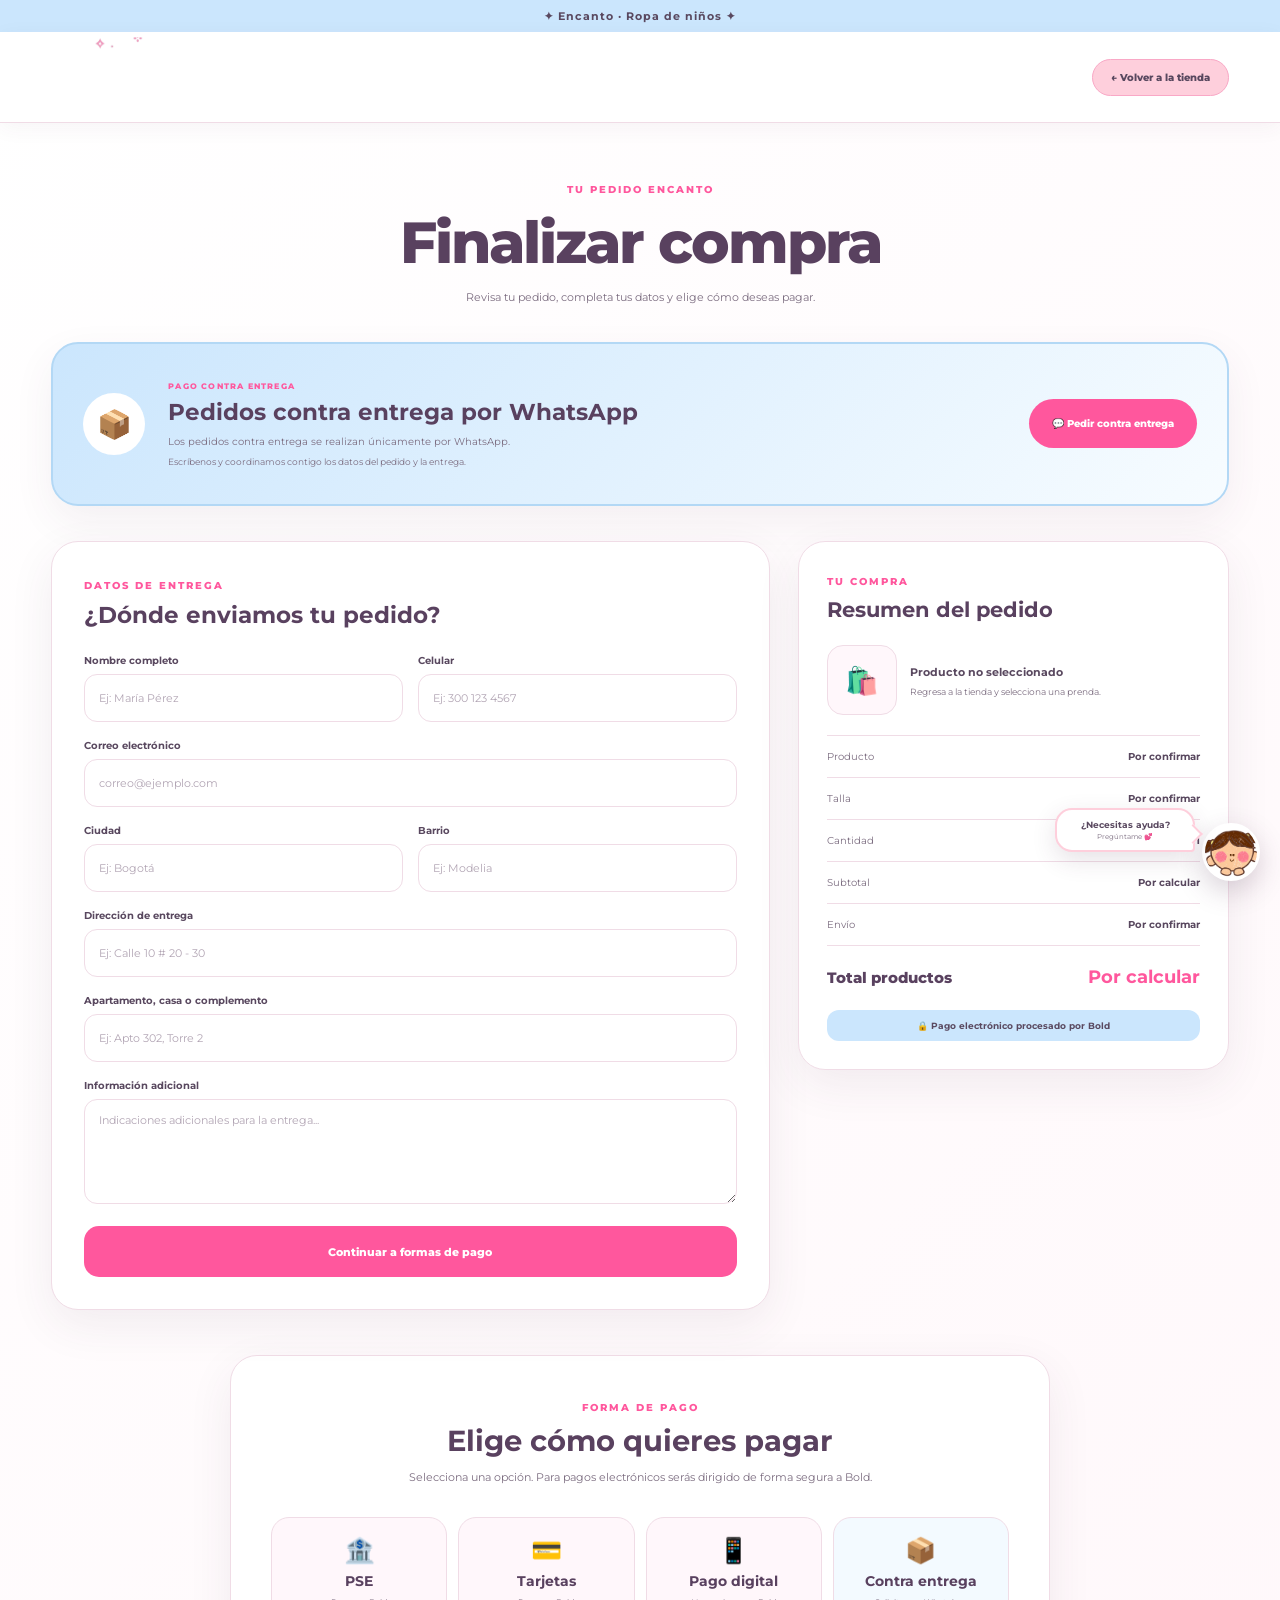
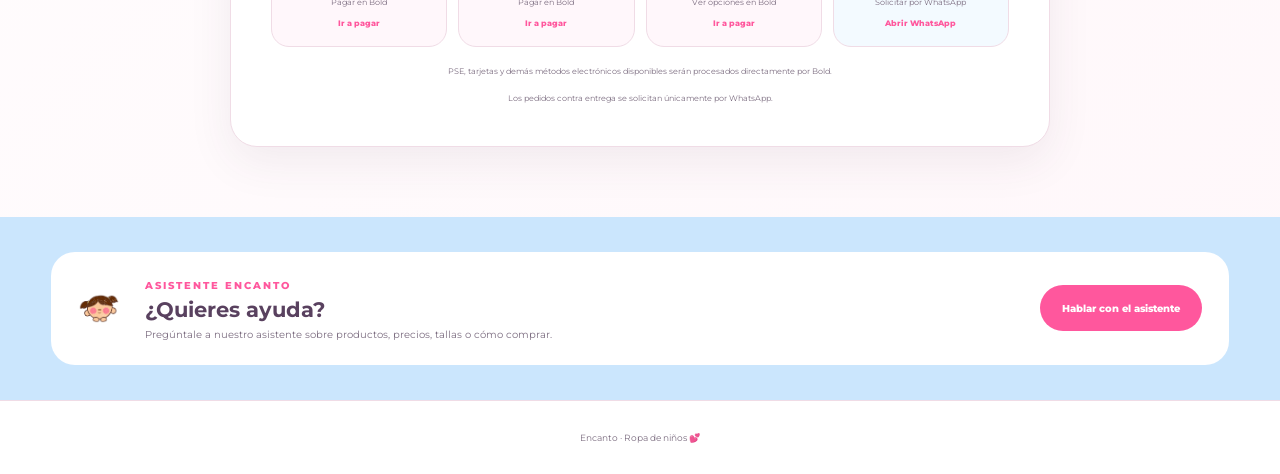
==== checkout.html @ 817890f7 "Add files via upload" ====
<!DOCTYPE html>
<html lang="es">

<head>

  <meta charset="UTF-8">

  <meta
    name="viewport"
    content="width=device-width, initial-scale=1.0"
  >

  <meta
    name="description"
    content="Finaliza tu compra en Encanto"
  >

  <title>
    Finalizar compra | Encanto
  </title>


  <link
    rel="preconnect"
    href="https://fonts.googleapis.com"
  >


  <link
    rel="preconnect"
    href="https://fonts.gstatic.com"
    crossorigin
  >


  <link
    href="https://fonts.googleapis.com/css2?family=Montserrat:wght@400;500;600;700;800&display=swap"
    rel="stylesheet"
  >


  <link
    rel="stylesheet"
    href="styles.css"
  >

</head>


<body class="checkout-page">


  <!-- ========================================= -->
  <!-- BARRA SUPERIOR -->
  <!-- ========================================= -->

  <div class="topbar">

    ✦ Encanto · Ropa de niños ✦

  </div>



  <!-- ========================================= -->
  <!-- HEADER -->
  <!-- ========================================= -->

  <header class="checkout-header">


    <div class="container checkout-header-content">


      <a
        href="index.html"
        class="checkout-logo"
      >

        <img
          src="assets/encanto-logo-arriba.png"
          alt="Encanto"
        >

      </a>



      <a
        href="index.html#productos"
        class="checkout-back"
      >

        ← Volver a la tienda

      </a>


    </div>


  </header>



  <!-- ========================================= -->
  <!-- CONTENIDO -->
  <!-- ========================================= -->

  <main class="checkout-main">


    <div class="container">


      <!-- ===================================== -->
      <!-- TÍTULO -->
      <!-- ===================================== -->

      <div class="checkout-title">


        <span class="eyebrow">
          Tu pedido Encanto
        </span>


        <h1>
          Finalizar compra
        </h1>


        <p>

          Revisa tu pedido,
          completa tus datos
          y elige cómo deseas pagar.

        </p>


      </div>



      <!-- ===================================== -->
      <!-- CONTRA ENTREGA POR WHATSAPP -->
      <!-- ===================================== -->

      <section class="checkout-delivery-whatsapp">


        <div class="delivery-whatsapp-icon">

          📦

        </div>



        <div class="delivery-whatsapp-info">


          <span class="checkout-option-label">

            Pago contra entrega

          </span>


          <h2>
            Pedidos contra entrega por WhatsApp
          </h2>


          <p>

            Los pedidos contra entrega se realizan
            únicamente por WhatsApp.

          </p>


          <p class="delivery-whatsapp-small">

            Escríbenos y coordinamos contigo
            los datos del pedido y la entrega.

          </p>


        </div>



        <button
          type="button"
          class="delivery-whatsapp-button"
          id="contraEntregaButton"
        >

          💬 Pedir contra entrega

        </button>


      </section>



      <!-- ===================================== -->
      <!-- DATOS Y RESUMEN -->
      <!-- ===================================== -->

      <section class="checkout-layout">


        <!-- ================================= -->
        <!-- DATOS -->
        <!-- ================================= -->

        <div class="checkout-card">


          <span class="eyebrow">

            Datos de entrega

          </span>


          <h2>

            ¿Dónde enviamos tu pedido?

          </h2>



          <form
            class="checkout-form"
            id="checkoutForm"
          >


            <div class="checkout-row">


              <label>

                Nombre completo

                <input
                  type="text"
                  name="nombre"
                  placeholder="Ej: María Pérez"
                  required
                >

              </label>



              <label>

                Celular

                <input
                  type="tel"
                  name="celular"
                  placeholder="Ej: 300 123 4567"
                  required
                >

              </label>


            </div>



            <label>

              Correo electrónico

              <input
                type="email"
                name="correo"
                placeholder="correo@ejemplo.com"
                required
              >

            </label>



            <div class="checkout-row">


              <label>

                Ciudad

                <input
                  type="text"
                  name="ciudad"
                  placeholder="Ej: Bogotá"
                  required
                >

              </label>



              <label>

                Barrio

                <input
                  type="text"
                  name="barrio"
                  placeholder="Ej: Modelia"
                >

              </label>


            </div>



            <label>

              Dirección de entrega

              <input
                type="text"
                name="direccion"
                placeholder="Ej: Calle 10 # 20 - 30"
                required
              >

            </label>



            <label>

              Apartamento, casa o complemento

              <input
                type="text"
                name="complemento"
                placeholder="Ej: Apto 302, Torre 2"
              >

            </label>



            <label>

              Información adicional

              <textarea
                name="informacion"
                rows="4"
                placeholder="Indicaciones adicionales para la entrega..."
              ></textarea>

            </label>



            <button
              type="submit"
              class="checkout-continue"
            >

              Continuar a formas de pago

            </button>


          </form>


        </div>



        <!-- ================================= -->
        <!-- RESUMEN -->
        <!-- ================================= -->

        <aside class="checkout-summary">


          <span class="eyebrow">

            Tu compra

          </span>


          <h2>

            Resumen del pedido

          </h2>



          <div class="summary-item">


            <div class="summary-icon">

              🛍️

            </div>



            <div>


              <strong>

                Producto Encanto

              </strong>


              <p>

                Cargando información...

              </p>


            </div>


          </div>



          <div class="summary-line">

            <span>
              Producto
            </span>

            <strong>
              Por confirmar
            </strong>

          </div>



          <div class="summary-line">

            <span>
              Talla
            </span>

            <strong>
              Por confirmar
            </strong>

          </div>



          <div class="summary-line">

            <span>
              Cantidad
            </span>

            <strong>
              1
            </strong>

          </div>



          <div class="summary-line">

            <span>
              Subtotal
            </span>

            <strong>
              Por calcular
            </strong>

          </div>



          <div class="summary-line">

            <span>
              Envío
            </span>

            <strong>
              Por confirmar
            </strong>

          </div>



          <div class="summary-total">

            <span>
              Total productos
            </span>

            <strong>
              Por calcular
            </strong>

          </div>



          <div class="summary-security">

            🔒 Pago electrónico procesado por Bold

          </div>


        </aside>


      </section>



      <!-- ===================================== -->
      <!-- FORMAS DE PAGO -->
      <!-- ===================================== -->

      <section
        class="checkout-payment"
        id="pago"
      >


        <div class="payment-card">


          <span class="eyebrow">

            Forma de pago

          </span>


          <h2>

            Elige cómo quieres pagar

          </h2>


          <p>

            Selecciona una opción.
            Para pagos electrónicos serás dirigido
            de forma segura a Bold.

          </p>



          <div class="payment-methods payment-methods-new">


            <!-- PSE -->

            <button
              type="button"
              class="payment-method payment-bold-option"
            >

              <span class="payment-icon">

                🏦

              </span>


              <strong>

                PSE

              </strong>


              <span>

                Pagar en Bold

              </span>


            </button>



            <!-- TARJETAS -->

            <button
              type="button"
              class="payment-method payment-bold-option"
            >

              <span class="payment-icon">

                💳

              </span>


              <strong>

                Tarjetas

              </strong>


              <span>

                Pagar en Bold

              </span>


            </button>



            <!-- PAGO DIGITAL -->

            <button
              type="button"
              class="payment-method payment-bold-option"
            >

              <span class="payment-icon">

                📱

              </span>


              <strong>

                Pago digital

              </strong>


              <span>

                Ver opciones en Bold

              </span>


            </button>



            <!-- CONTRA ENTREGA -->

            <button
              type="button"
              class="payment-method payment-cod-option"
              id="contraEntregaPago"
            >

              <span class="payment-icon">

                📦

              </span>


              <strong>

                Contra entrega

              </strong>


              <span>

                Solicitar por WhatsApp

              </span>


            </button>


          </div>



          <p class="checkout-note">

            PSE, tarjetas y demás métodos
            electrónicos disponibles serán
            procesados directamente por Bold.

            <br><br>

            Los pedidos contra entrega
            se solicitan únicamente por WhatsApp.

          </p>


        </div>


      </section>


    </div>


  </main>



  <!-- ========================================= -->
  <!-- AYUDA CON EL BOT -->
  <!-- ========================================= -->

  <section class="checkout-bot-help">


    <div class="container">


      <div class="checkout-bot-help-content">


        <img
          src="assets/bot-ayuda.png"
          alt="Asistente Encanto"
        >



        <div>


          <span class="eyebrow">

            Asistente Encanto

          </span>


          <h2>

            ¿Quieres ayuda?

          </h2>


          <p>

            Pregúntale a nuestro asistente
            sobre productos, precios,
            tallas o cómo comprar.

          </p>


        </div>



        <button
          type="button"
          id="checkoutHelpBotButton"
          class="checkout-bot-help-button"
        >

          Hablar con el asistente

        </button>


      </div>


    </div>


  </section>



  <!-- ========================================= -->
  <!-- FOOTER -->
  <!-- ========================================= -->

  <footer class="checkout-footer">


    <div class="container">

      <p>

        Encanto · Ropa de niños 💕

      </p>

    </div>


  </footer>



  <!-- ================================================= -->
  <!-- BOT ENCANTO -->
  <!-- ================================================= -->

  <div class="encanto-bot">


    <div class="bot-help-bubble">

      <strong>
        ¿Necesitas ayuda?
      </strong>

      <span>
        Pregúntame 💕
      </span>

    </div>



    <button
      class="bot-character-button"
      id="botCharacterButton"
      type="button"
      aria-label="Abrir asistente Encanto"
    >

      <img
        src="assets/bot-ayuda.png"
        alt="Asistente Encanto"
      >

    </button>



    <div
      class="bot-window"
      id="botWindow"
    >


      <div class="bot-header">


        <div class="bot-header-character">

          <img
            src="assets/bot-ayuda.png"
            alt="Asistente Encanto"
          >

        </div>



        <div class="bot-header-text">

          <strong>

            Asistente Encanto

          </strong>

          <span>

            Estoy aquí para ayudarte 💕

          </span>

        </div>



        <button
          class="bot-close"
          id="botClose"
          type="button"
          aria-label="Cerrar asistente"
        >

          ×

        </button>


      </div>



      <div
        class="bot-messages"
        id="botMessages"
      >


        <div class="bot-message">

          ¡Hola! 👋

          <br><br>

          Puedes preguntarme por productos,
          precios, tallas o cómo comprar.

        </div>


      </div>



      <div class="bot-suggestions">

        <span>

          Puedes preguntar:

        </span>


        <div>

          Productos · Precios · Tallas ·
          ¿Cómo comprar?

        </div>

      </div>



      <form
        class="bot-form"
        id="botForm"
      >


        <input
          type="text"
          id="botInput"
          placeholder="Escribe tu pregunta..."
          autocomplete="off"
          required
        >


        <button
          type="submit"
          aria-label="Enviar pregunta"
        >

          ➜

        </button>


      </form>



      <a
        class="bot-whatsapp"
        href="https://wa.me/573045543048?text=Hola%20Encanto%2C%20necesito%20ayuda%20con%20mi%20compra"
        target="_blank"
        rel="noopener"
      >

        💬 Hablar por WhatsApp

      </a>


    </div>


  </div>



  <!-- ========================================= -->
  <!-- JAVASCRIPT -->
  <!-- ========================================= -->

  <script src="bot.js"></script>

  <script src="checkout.js"></script>


</body>

</html>
---- styles.css ----
/* ================================================= */
/* FUENTES */
/* ================================================= */

@font-face {
  font-family: "Muthiara";
  src: url("assets/fonts/Muthiara.ttf") format("truetype");
  font-display: swap;
}


/* ================================================= */
/* VARIABLES */
/* ================================================= */

:root {
  --rosa: #F9A8C6;
  --rosa-claro: #FECFDC;
  --rosa-fuerte: #ff579d;

  --azul: #CBE6FD;
  --azul-fuerte: #B3D8F5;

  --lavanda: #DCCBE9;

  --texto: #59485f;
  --texto-suave: #7c6d80;

  --borde: #f0dce6;

  --sombra:
    0 20px 55px rgba(80, 50, 80, .14);
}


/* ================================================= */
/* GENERAL */
/* ================================================= */

* {
  box-sizing: border-box;
}


html {
  scroll-behavior: smooth;
}


body {
  margin: 0;

  background: #fffdfd;

  color: var(--texto);

  font-family:
    "Montserrat",
    Arial,
    sans-serif;
}


img {
  display: block;
  max-width: 100%;
}


a {
  color: inherit;
  text-decoration: none;
}


button,
input,
select,
textarea {
  font-family: inherit;
}


button {
  -webkit-tap-highlight-color: transparent;
}


.container {
  width: min(1180px, 92%);
  margin: 0 auto;
}


/* ================================================= */
/* BARRA SUPERIOR */
/* ================================================= */

.topbar {
  padding: 9px 20px;

  background: var(--azul);

  text-align: center;

  font-size: 11px;
  font-weight: 700;

  letter-spacing: 1px;
}


/* ================================================= */
/* HEADER PRINCIPAL */
/* ================================================= */

.header {
  position: sticky;

  top: 0;

  z-index: 100;

  background:
    rgba(255, 255, 255, .98);

  border-bottom:
    1px solid var(--borde);

  backdrop-filter:
    blur(10px);
}


.header-content {
  min-height: 92px;

  display: flex;

  align-items: center;

  justify-content: space-between;

  gap: 30px;
}


/* ================================================= */
/* ENCANTO ANIMADO ARRIBA */
/* ================================================= */

.logo {
  position: relative;

  width: 145px;
  height: 82px;

  display: flex;

  align-items: center;

  justify-content: center;

  overflow: hidden;
}


.logo-animation {
  width: 125px;
  height: 125px;

  max-width: none;

  object-fit: contain;

  object-position: center;

  background: transparent;
}


/* ================================================= */
/* NAVEGACIÓN */
/* ================================================= */

.nav {
  display: flex;

  align-items: center;

  gap: 30px;
}


.nav a {
  position: relative;

  padding: 10px 0;

  color: var(--texto);

  font-size: 12px;

  font-weight: 700;
}


.nav a::after {
  content: "";

  position: absolute;

  left: 0;

  bottom: 3px;

  width: 0;
  height: 2px;

  background: var(--rosa-fuerte);

  transition: width .2s ease;
}


.nav a:hover::after {
  width: 100%;
}


/* ================================================= */
/* BOTÓN HEADER */
/* ================================================= */

.header-buy {
  padding: 11px 19px;

  background: var(--rosa-claro);

  border:
    1px solid var(--rosa);

  border-radius: 30px;

  color: var(--texto);

  font-size: 11px;

  font-weight: 800;

  transition: .2s ease;
}


.header-buy:hover {
  background: var(--rosa);

  transform: translateY(-2px);
}


/* ================================================= */
/* HERO */
/* ================================================= */

.hero {
  overflow: hidden;

  background:

    radial-gradient(
      circle at 5% 25%,
      rgba(220, 203, 233, .7),
      transparent 25%
    ),

    radial-gradient(
      circle at 90% 15%,
      rgba(203, 230, 253, .8),
      transparent 25%
    ),

    linear-gradient(
      135deg,
      white,
      #fff7fa
    );
}


.hero-main {
  min-height: 580px;

  padding:
    55px 0 45px;

  display: flex;

  align-items: center;

  justify-content: center;
}


.hero-copy {
  width: 100%;

  max-width: 1000px;

  text-align: center;
}


.eyebrow {
  color: var(--rosa-fuerte);

  font-size: 10px;

  font-weight: 800;

  letter-spacing: 2px;

  text-transform: uppercase;
}


.hero h1 {
  max-width: 900px;

  margin:
    18px auto 4px;

  color: #59415f;

  font-size:
    clamp(42px, 5.2vw, 68px);

  font-weight: 800;

  line-height: 1;

  letter-spacing: -3px;
}


/* ================================================= */
/* ENCANTO ANIMADO PRINCIPAL */
/* ================================================= */

.hero-animation-window {
  position: relative;

  width:
    min(100%, 580px);

  height: 220px;

  margin:
    0 auto 5px;

  overflow: hidden;
}


.hero-animation {
  position: absolute;

  left: 50%;
  top: 50%;

  width: 560px;

  max-width: none;

  height: auto;

  transform:
    translate(-50%, -50%);
}


.hero-copy > p {
  max-width: 600px;

  margin:
    4px auto 0;

  color: var(--texto-suave);

  font-size: 13px;

  line-height: 1.8;
}


/* ================================================= */
/* BOTONES */
/* ================================================= */

.hero-buttons {
  margin:
    27px 0 22px;

  display: flex;

  justify-content: center;

  flex-wrap: wrap;

  gap: 10px;
}


.btn {
  min-height: 47px;

  padding:
    0 23px;

  display: inline-flex;

  align-items: center;

  justify-content: center;

  border: 0;

  border-radius: 30px;

  font-size: 12px;

  font-weight: 800;

  cursor: pointer;

  transition: .2s ease;
}


.btn:hover {
  transform: translateY(-2px);
}


.btn-primary {
  background: var(--rosa-fuerte);

  color: white;
}


.btn-light {
  background: white;

  border:
    1px solid var(--borde);
}


/* ================================================= */
/* TAGS HERO */
/* ================================================= */

.hero-tags {
  display: flex;

  justify-content: center;

  flex-wrap: wrap;

  gap: 8px;
}


.hero-tags span {
  padding:
    7px 11px;

  background: white;

  border:
    1px solid var(--borde);

  border-radius: 30px;

  font-size: 10px;
}


/* ================================================= */
/* CÓMO COMPRAR */
/* ================================================= */

.benefits {
  background: white;

  border-bottom:
    1px solid var(--borde);
}


.benefits-grid {
  display: grid;

  grid-template-columns:
    repeat(4, 1fr);
}


.benefits article {
  min-height: 110px;

  padding: 22px;

  display: flex;

  align-items: center;

  gap: 13px;
}


.benefit-icon {
  width: 45px;
  height: 45px;

  flex:
    0 0 45px;

  display: grid;

  place-items: center;

  background: var(--rosa-claro);

  border-radius: 50%;

  color: var(--rosa-fuerte);

  font-weight: 800;
}


.benefits h3 {
  margin:
    0 0 5px;

  font-size: 12px;
}


.benefits p {
  margin: 0;

  color: var(--texto-suave);

  font-size: 10px;

  line-height: 1.5;
}


/* ================================================= */
/* PRODUCTOS */
/* ================================================= */

.products {
  padding:
    90px 0;

  background:
    linear-gradient(
      white,
      #fff7fb
    );
}


.section-title {
  max-width: 720px;

  margin:
    0 auto 45px;

  text-align: center;
}


.section-title h2 {
  margin:
    10px 0;

  color: #59415f;

  font-family:
    "Muthiara",
    cursive;

  font-size:
    clamp(58px, 7vw, 90px);

  font-weight: normal;

  line-height: .95;
}


.section-title p {
  color: var(--texto-suave);

  line-height: 1.7;
}


.products-grid {
  display: grid;

  grid-template-columns:
    repeat(3, 1fr);

  gap: 24px;
}


/* ================================================= */
/* TARJETAS PRODUCTOS */
/* ================================================= */

.product-card {
  overflow: hidden;

  background: white;

  border:
    1px solid var(--borde);

  border-radius: 24px;

  box-shadow:
    0 12px 35px
    rgba(90, 60, 90, .07);

  transition: .25s ease;
}


.product-card:hover {
  transform: translateY(-5px);

  box-shadow: var(--sombra);
}


/* ================================================= */
/* IMÁGENES PRODUCTOS */
/* ================================================= */

.product-photo {
  position: relative;

  height: 330px;

  padding: 28px;

  display: flex;

  align-items: center;

  justify-content: center;

  background: white;

  overflow: hidden;
}


.product-photo img {
  width: 100%;
  height: 100%;

  max-width: 280px;
  max-height: 280px;

  object-fit: contain;

  object-position: center;
}


/* ================================================= */
/* INFORMACIÓN PRODUCTOS */
/* ================================================= */

.product-info {
  padding:
    20px 22px 24px;
}


.product-category {
  color: var(--rosa-fuerte);

  font-size: 9px;

  font-weight: 800;

  letter-spacing: 1.5px;

  text-transform: uppercase;
}


.product-info h3 {
  margin:
    7px 0;

  color: var(--texto);

  font-size: 19px;
}


.product-description {
  min-height: 38px;

  margin:
    7px 0;

  color: var(--texto-suave);

  font-size: 11px;

  line-height: 1.6;
}


.product-price {
  display: block;

  margin:
    15px 0 10px;

  color: #59415f;

  font-size: 20px;

  font-weight: 800;
}


/* ================================================= */
/* TALLAS */
/* ================================================= */

.product-size {
  margin:
    10px 0 15px;

  padding:
    9px 13px;

  display: inline-flex;

  align-items: center;

  gap: 7px;

  background: var(--azul);

  border-radius: 20px;

  color: var(--texto);

  font-size: 10px;

  font-weight: 600;
}


.product-size strong {
  min-width: 25px;

  padding:
    3px 7px;

  display: inline-flex;

  justify-content: center;

  background: white;

  border-radius: 12px;

  color: #59415f;

  font-weight: 800;
}


/* ================================================= */
/* FORMULARIO PRODUCTOS */
/* ================================================= */

.product-form {
  margin-top: 5px;
}


.product-options {
  margin-bottom: 12px;

  display: grid;

  grid-template-columns: 120px;

  gap: 9px;
}


.product-options label {
  display: grid;

  gap: 5px;

  color: var(--texto-suave);

  font-size: 9px;

  font-weight: 700;
}


.product-options input {
  width: 100%;

  height: 41px;

  padding:
    0 10px;

  background: white;

  border:
    1px solid var(--borde);

  border-radius: 11px;

  color: var(--texto);

  outline: none;
}


.product-options input:focus {
  border-color: var(--rosa);
}


.buy-button {
  width: 100%;

  min-height: 46px;

  border: 0;

  border-radius: 14px;

  background: var(--rosa-fuerte);

  color: white;

  font-size: 11px;

  font-weight: 800;

  cursor: pointer;

  transition: .2s ease;
}


.buy-button:hover {
  transform: translateY(-2px);

  box-shadow:
    0 10px 20px
    rgba(255, 87, 157, .2);
}


/* ================================================= */
/* MARCA */
/* ================================================= */

.brand-section {
  padding:
    85px 0;

  background: var(--azul);
}


.brand-grid {
  display: grid;

  grid-template-columns:
    .9fr 1.1fr;

  align-items: center;

  gap: 60px;
}


.brand-logo {
  padding: 50px;

  display: flex;

  align-items: center;

  justify-content: center;

  background: white;

  border-radius: 35px;

  box-shadow: var(--sombra);
}


.brand-logo img {
  width: 100%;

  max-width: 400px;

  object-fit: contain;
}


.brand-copy h2 {
  margin:
    10px 0;

  color: #59415f;

  font-family:
    "Muthiara",
    cursive;

  font-size:
    clamp(55px, 7vw, 80px);

  font-weight: normal;

  line-height: .9;
}


.brand-copy p {
  color: var(--texto-suave);

  line-height: 1.8;
}


.colors {
  margin-top: 25px;

  display: flex;

  flex-wrap: wrap;

  gap: 10px;
}


.colors span {
  width: 50px;
  height: 50px;

  background: var(--color);

  border:
    5px solid white;

  border-radius: 15px;
}


/* ================================================= */
/* CONTACTO */
/* ================================================= */

.contact {
  padding:
    70px 0;
}


.contact-box {
  padding:
    40px 45px;

  display: flex;

  align-items: center;

  justify-content: space-between;

  gap: 35px;

  background:
    linear-gradient(
      135deg,
      var(--rosa-claro),
      white
    );

  border-radius: 30px;
}


.contact-box h2 {
  margin:
    7px 0;

  font-size: 40px;
}


.contact-box p {
  color: var(--texto-suave);
}


/* ================================================= */
/* FOOTER */
/* ================================================= */

footer {
  padding:
    28px 0;

  background: white;

  border-top:
    1px solid var(--borde);
}


.footer-grid {
  display: grid;

  grid-template-columns:
    150px 1fr auto;

  align-items: center;

  gap: 25px;
}


.footer-grid img {
  width: 140px;
}


.footer-grid p {
  color: var(--texto-suave);

  font-size: 10px;
}


.footer-grid a {
  padding:
    9px 14px;

  border:
    1px solid var(--rosa);

  border-radius: 20px;

  font-size: 10px;

  font-weight: 800;
}


/* ================================================= */
/* BOT ENCANTO FLOTANTE */
/* ================================================= */

.encanto-bot {
  position: fixed;

  right: 20px;

  bottom: 18px;

  z-index: 9999;
}


/* ================================================= */
/* BURBUJA BOT */
/* ================================================= */

.bot-help-bubble {
  position: absolute;

  right: 65px;

  bottom: 30px;

  width: 140px;

  padding:
    9px 11px;

  display: flex;

  flex-direction: column;

  gap: 2px;

  background: white;

  border:
    2px solid var(--rosa-claro);

  border-radius:
    17px 17px 4px 17px;

  color: var(--texto);

  text-align: center;

  box-shadow:
    0 8px 25px
    rgba(80, 50, 80, .14);

  pointer-events: none;
}


.bot-help-bubble strong {
  font-size: 9px;
}


.bot-help-bubble span {
  color: var(--texto-suave);

  font-size: 7px;
}


.bot-help-bubble::after {
  content: "";

  position: absolute;

  right: -7px;

  bottom: 9px;

  width: 12px;
  height: 12px;

  background: white;

  border-right:
    2px solid var(--rosa-claro);

  border-bottom:
    2px solid var(--rosa-claro);

  transform:
    rotate(-45deg);
}


/* ================================================= */
/* MUÑEQUITA FLOTANTE */
/* AHORA MÁS PEQUEÑA */
/* ================================================= */

.bot-character-button {
  width: 58px;
  height: 58px;

  padding: 0;

  border:
    3px solid white;

  border-radius: 50%;

  background: white;

  overflow: hidden;

  cursor: pointer;

  box-shadow:
    0 10px 28px
    rgba(80, 50, 80, .22);

  transition:
    transform .2s ease;
}


.bot-character-button:hover {
  transform: scale(1.06);
}


.bot-character-button img {
  width: 100%;
  height: 100%;

  object-fit: cover;

  object-position: center;
}


/* ================================================= */
/* VENTANA BOT */
/* ================================================= */

.bot-window {
  position: absolute;

  right: 0;

  bottom: 75px;

  width: 355px;

  max-width:
    calc(100vw - 30px);

  overflow: hidden;

  background: white;

  border:
    1px solid var(--borde);

  border-radius: 24px;

  box-shadow:
    0 20px 60px
    rgba(80, 50, 80, .23);

  display: none;
}


.bot-window.active {
  display: block;
}


/* ================================================= */
/* HEADER BOT */
/* ================================================= */

.bot-header {
  min-height: 72px;

  padding:
    11px 13px;

  display: flex;

  align-items: center;

  gap: 10px;

  background:
    linear-gradient(
      135deg,
      var(--rosa-claro),
      var(--azul)
    );
}


.bot-header-character {
  width: 42px;
  height: 42px;

  flex:
    0 0 42px;

  overflow: hidden;

  background: white;

  border:
    3px solid white;

  border-radius: 50%;
}


.bot-header-character img {
  width: 100%;
  height: 100%;

  object-fit: cover;
}


.bot-header-text {
  flex: 1;

  display: flex;

  flex-direction: column;

  gap: 3px;
}


.bot-header-text strong {
  color: #59415f;

  font-size: 12px;
}


.bot-header-text span {
  color: var(--texto-suave);

  font-size: 8px;
}


.bot-close {
  width: 30px;
  height: 30px;

  border: 0;

  border-radius: 50%;

  background:
    rgba(255, 255, 255, .8);

  color: var(--texto);

  font-size: 19px;

  cursor: pointer;
}


/* ================================================= */
/* MENSAJES BOT */
/* ================================================= */

.bot-messages {
  height: 265px;

  padding: 16px;

  overflow-y: auto;

  background: #fffafd;
}


.bot-message,
.bot-user-message {
  max-width: 86%;

  margin-bottom: 10px;

  padding:
    10px 13px;

  border-radius: 16px;

  font-size: 10px;

  line-height: 1.6;
}


.bot-message {
  margin-right: auto;

  background: white;

  border:
    1px solid var(--borde);

  border-bottom-left-radius: 4px;
}


.bot-user-message {
  margin-left: auto;

  background: var(--rosa-claro);

  border-bottom-right-radius: 4px;
}


/* ================================================= */
/* SUGERENCIAS BOT */
/* ================================================= */

.bot-suggestions {
  padding:
    8px 13px;

  background: white;

  border-top:
    1px solid var(--borde);
}


.bot-suggestions span {
  display: block;

  margin-bottom: 3px;

  color: var(--texto-suave);

  font-size: 8px;
}


.bot-suggestions div {
  color: var(--texto);

  font-size: 8px;

  font-weight: 700;
}


/* ================================================= */
/* INPUT BOT */
/* ================================================= */

.bot-form {
  padding: 11px;

  display: grid;

  grid-template-columns:
    1fr 42px;

  gap: 7px;

  border-top:
    1px solid var(--borde);

  background: white;
}


.bot-form input {
  width: 100%;

  height: 42px;

  padding:
    0 13px;

  border:
    1px solid var(--borde);

  border-radius: 22px;

  color: var(--texto);

  outline: none;

  font-size: 10px;
}


.bot-form input:focus {
  border-color: var(--rosa);
}


.bot-form button {
  width: 42px;
  height: 42px;

  border: 0;

  border-radius: 50%;

  background: var(--rosa-fuerte);

  color: white;

  cursor: pointer;

  font-size: 16px;
}


.bot-whatsapp {
  min-height: 44px;

  display: flex;

  align-items: center;

  justify-content: center;

  background: var(--azul);

  color: var(--texto);

  font-size: 9px;

  font-weight: 800;
}


/* ================================================= */
/* CHECKOUT */
/* ================================================= */

.checkout-page {
  min-height: 100vh;

  background:
    linear-gradient(
      135deg,
      #ffffff,
      #fff7fa
    );
}


/* ================================================= */
/* HEADER CHECKOUT */
/* ================================================= */

.checkout-header {
  background:
    rgba(255, 255, 255, .98);

  border-bottom:
    1px solid var(--borde);

  box-shadow:
    0 5px 20px
    rgba(80, 50, 80, .05);
}


.checkout-header-content {
  min-height: 90px;

  display: flex;

  align-items: center;

  justify-content: space-between;

  gap: 20px;
}


.checkout-logo {
  width: 135px;
  height: 80px;

  display: flex;

  align-items: center;

  justify-content: center;

  overflow: hidden;
}


.checkout-logo img {
  width: 120px;
  height: 120px;

  max-width: none;

  object-fit: contain;
}


.checkout-back {
  padding:
    11px 18px;

  display: inline-flex;

  align-items: center;

  justify-content: center;

  background: var(--rosa-claro);

  border:
    1px solid var(--rosa);

  border-radius: 30px;

  color: var(--texto);

  font-size: 10px;

  font-weight: 800;

  transition: .2s ease;
}


.checkout-back:hover {
  background: var(--rosa);

  transform: translateY(-2px);
}


/* ================================================= */
/* CONTENIDO CHECKOUT */
/* ================================================= */

.checkout-main {
  padding:
    55px 0 70px;
}


.checkout-title {
  max-width: 720px;

  margin:
    0 auto 35px;

  text-align: center;
}


.checkout-title h1 {
  margin:
    10px 0;

  color: #59415f;

  font-size:
    clamp(38px, 5vw, 58px);

  font-weight: 800;

  letter-spacing: -2px;
}


.checkout-title p {
  max-width: 580px;

  margin:
    0 auto;

  color: var(--texto-suave);

  font-size: 11px;

  line-height: 1.7;
}


/* ================================================= */
/* CONTRA ENTREGA WHATSAPP */
/* ================================================= */

.checkout-delivery-whatsapp {
  margin-bottom: 35px;

  padding: 30px;

  display: grid;

  grid-template-columns:
    65px 1fr auto;

  align-items: center;

  gap: 20px;

  background:
    linear-gradient(
      135deg,
      var(--azul),
      #f7fcff
    );

  border:
    2px solid var(--azul-fuerte);

  border-radius: 27px;

  box-shadow:
    0 15px 40px
    rgba(80, 50, 80, .07);
}


.delivery-whatsapp-icon {
  width: 62px;
  height: 62px;

  display: grid;

  place-items: center;

  background: white;

  border-radius: 50%;

  font-size: 28px;
}


.checkout-option-label {
  color: var(--rosa-fuerte);

  font-size: 8px;

  font-weight: 800;

  letter-spacing: 1.2px;

  text-transform: uppercase;
}


.delivery-whatsapp-info h2 {
  margin:
    5px 0 8px;

  color: #59415f;

  font-size: 23px;
}


.delivery-whatsapp-info p {
  margin:
    0 0 5px;

  color: var(--texto-suave);

  font-size: 10px;

  line-height: 1.6;
}


.delivery-whatsapp-small {
  font-size: 9px !important;
}


.delivery-whatsapp-button {
  min-height: 49px;

  padding:
    0 23px;

  border: 0;

  border-radius: 28px;

  background: var(--rosa-fuerte);

  color: white;

  font-size: 10px;

  font-weight: 800;

  cursor: pointer;

  transition: .2s ease;
}


.delivery-whatsapp-button:hover {
  transform: translateY(-2px);
}


/* ================================================= */
/* CHECKOUT LAYOUT */
/* ================================================= */

.checkout-layout {
  display: grid;

  grid-template-columns:
    minmax(0, 1.25fr)
    minmax(280px, .75fr);

  align-items: start;

  gap: 28px;
}


.checkout-card,
.checkout-summary,
.payment-card {
  background: white;

  border:
    1px solid var(--borde);

  border-radius: 27px;

  box-shadow:
    0 15px 45px
    rgba(80, 50, 80, .08);
}


/* ================================================= */
/* FORMULARIO CHECKOUT */
/* ================================================= */

.checkout-card {
  padding: 32px;
}


.checkout-card h2 {
  margin:
    8px 0 25px;

  color: #59415f;

  font-size: 23px;
}


.checkout-form {
  display: grid;

  gap: 17px;
}


.checkout-row {
  display: grid;

  grid-template-columns:
    repeat(2, minmax(0, 1fr));

  gap: 15px;
}


.checkout-form label {
  display: grid;

  gap: 7px;

  color: var(--texto);

  font-size: 10px;

  font-weight: 700;
}


.checkout-form input,
.checkout-form textarea,
.checkout-form select {
  width: 100%;

  padding:
    13px 14px;

  background: white;

  border:
    1px solid var(--borde);

  border-radius: 13px;

  color: var(--texto);

  font-size: 11px;

  outline: none;

  transition: .2s ease;
}


.checkout-form input,
.checkout-form select {
  height: 48px;
}


.checkout-form textarea {
  min-height: 105px;

  resize: vertical;
}


.checkout-form input::placeholder,
.checkout-form textarea::placeholder {
  color: #b2a5b4;
}


.checkout-form input:focus,
.checkout-form textarea:focus,
.checkout-form select:focus {
  border-color: var(--rosa);

  box-shadow:
    0 0 0 3px
    rgba(249, 168, 198, .15);
}


.checkout-continue {
  width: 100%;

  min-height: 51px;

  margin-top: 5px;

  border: 0;

  border-radius: 15px;

  background: var(--rosa-fuerte);

  color: white;

  font-size: 11px;

  font-weight: 800;

  cursor: pointer;

  transition: .2s ease;
}


.checkout-continue:hover {
  transform: translateY(-2px);

  box-shadow:
    0 10px 25px
    rgba(255, 87, 157, .22);
}


/* ================================================= */
/* RESUMEN PEDIDO */
/* ================================================= */

.checkout-summary {
  padding: 28px;

  position: sticky;

  top: 110px;
}


.checkout-summary h2 {
  margin:
    8px 0 23px;

  color: #59415f;

  font-size: 21px;
}


.summary-item {
  padding-bottom: 20px;

  display: grid;

  grid-template-columns:
    70px 1fr;

  align-items: center;

  gap: 13px;

  border-bottom:
    1px solid var(--borde);
}


.summary-icon {
  width: 70px;
  height: 70px;

  display: flex;

  align-items: center;

  justify-content: center;

  overflow: hidden;

  background: #fff7fb;

  border:
    1px solid var(--borde);

  border-radius: 16px;

  font-size: 27px;
}


.summary-icon img {
  width: 100%;
  height: 100%;

  padding: 5px;

  object-fit: contain;
}


.summary-item strong {
  color: var(--texto);

  font-size: 11px;
}


.summary-item p {
  margin:
    5px 0 0;

  color: var(--texto-suave);

  font-size: 9px;

  line-height: 1.5;
}


.summary-line,
.summary-total {
  display: flex;

  align-items: center;

  justify-content: space-between;

  gap: 15px;
}


.summary-line {
  padding:
    14px 0;

  border-bottom:
    1px solid var(--borde);

  color: var(--texto-suave);

  font-size: 10px;
}


.summary-line strong {
  color: var(--texto);

  text-align: right;
}


.summary-total {
  padding:
    20px 0 10px;

  color: #59415f;

  font-size: 15px;

  font-weight: 800;
}


.summary-total strong {
  color: var(--rosa-fuerte);

  font-size: 18px;
}


.summary-security {
  margin-top: 12px;

  padding: 10px;

  background: var(--azul);

  border-radius: 12px;

  text-align: center;

  font-size: 9px;

  font-weight: 700;
}


/* ================================================= */
/* PAGOS */
/* ================================================= */

.checkout-payment {
  padding-top: 45px;

  scroll-margin-top: 110px;
}


.payment-card {
  max-width: 820px;

  margin:
    0 auto;

  padding: 40px;

  text-align: center;
}


.payment-card h2 {
  margin:
    8px 0 10px;

  color: #59415f;

  font-size: 29px;
}


.payment-card > p {
  max-width: 560px;

  margin:
    0 auto;

  color: var(--texto-suave);

  font-size: 11px;

  line-height: 1.7;
}


/* ================================================= */
/* OPCIONES DE PAGO */
/* ================================================= */

.payment-methods,
.payment-methods-new {
  margin:
    30px 0 18px;

  display: grid;

  grid-template-columns:
    repeat(4, 1fr);

  gap: 11px;
}


.payment-method {
  width: 100%;

  min-height: 130px;

  padding: 17px;

  display: flex;

  flex-direction: column;

  align-items: center;

  justify-content: center;

  gap: 7px;

  background: #fff7fb;

  border:
    1px solid var(--borde);

  border-radius: 18px;

  color: var(--texto);

  cursor: pointer;

  transition: .2s ease;
}


.payment-method:hover {
  border-color: var(--rosa-fuerte);

  background: var(--rosa-claro);

  transform: translateY(-3px);

  box-shadow:
    0 8px 20px
    rgba(80, 50, 80, .08);
}


.payment-icon {
  font-size: 25px;
}


.payment-method strong {
  color: #59415f;

  font-size: 14px;
}


.payment-method span:last-child {
  color: var(--texto-suave);

  font-size: 8px;
}


.payment-bold-option::after {
  content: "Ir a pagar";

  margin-top: 4px;

  color: var(--rosa-fuerte);

  font-size: 8px;

  font-weight: 800;
}


.payment-cod-option {
  background: #f3faff;
}


.payment-cod-option::after {
  content: "Abrir WhatsApp";

  margin-top: 4px;

  color: var(--rosa-fuerte);

  font-size: 8px;

  font-weight: 800;
}


.checkout-note {
  max-width: 650px;

  margin:
    15px auto 0 !important;

  color: var(--texto-suave);

  font-size: 8px !important;

  line-height: 1.7;
}


/* ================================================= */
/* SECCIÓN ¿QUIERES AYUDA? */
/* ================================================= */

.checkout-bot-help {
  padding:
    35px 0;

  background: var(--azul);
}


.checkout-bot-help-content {
  padding:
    22px 27px;

  display: grid;

  grid-template-columns:
    50px 1fr auto;

  align-items: center;

  gap: 17px;

  background: white;

  border-radius: 24px;
}


/* IMAGEN DEL BOT DE ABAJO */
/* MÁS PEQUEÑA */

.checkout-bot-help-content img {
  width: 42px;
  height: 42px;

  object-fit: contain;

  object-position: center;
}


.checkout-bot-help-content h2 {
  margin:
    4px 0 5px;

  color: #59415f;

  font-size: 21px;
}


.checkout-bot-help-content p {
  margin: 0;

  color: var(--texto-suave);

  font-size: 10px;

  line-height: 1.6;
}


.checkout-bot-help-button {
  min-height: 46px;

  padding:
    0 22px;

  border: 0;

  border-radius: 27px;

  background: var(--rosa-fuerte);

  color: white;

  font-size: 10px;

  font-weight: 800;

  cursor: pointer;

  transition: .2s ease;
}


.checkout-bot-help-button:hover {
  transform: translateY(-2px);
}


/* ================================================= */
/* FOOTER CHECKOUT */
/* ================================================= */

.checkout-footer {
  padding:
    22px 0;

  background: white;

  color: var(--texto-suave);

  text-align: center;

  font-size: 9px;
}


/* ================================================= */
/* TABLET */
/* ================================================= */

@media (max-width: 900px) {

  .nav {
    display: none;
  }


  .products-grid {
    grid-template-columns:
      repeat(2, 1fr);
  }


  .benefits-grid {
    grid-template-columns:
      repeat(2, 1fr);
  }


  .brand-grid {
    grid-template-columns:
      1fr;
  }


  .checkout-layout {
    grid-template-columns:
      1fr;
  }


  .checkout-summary {
    position: static;
  }


  .checkout-delivery-whatsapp {
    grid-template-columns:
      60px 1fr;
  }


  .delivery-whatsapp-button {
    grid-column:
      1 / -1;

    width: 100%;
  }


  .payment-methods,
  .payment-methods-new {
    grid-template-columns:
      repeat(2, 1fr);
  }


  .checkout-bot-help-content {
    grid-template-columns:
      50px 1fr;
  }


  .checkout-bot-help-button {
    grid-column:
      1 / -1;

    width: 100%;
  }

}


/* ================================================= */
/* CELULAR */
/* ================================================= */

@media (max-width: 600px) {

  /* =============================== */
  /* HEADER PRINCIPAL */
  /* =============================== */

  .header-content {
    min-height: 72px;

    gap: 8px;
  }


  .logo {
    width: 105px;
    height: 65px;
  }


  .logo-animation {
    width: 88px;
    height: 88px;
  }


  .header-buy {
    padding:
      9px 12px;

    font-size: 9px;
  }


  /* =============================== */
  /* HERO */
  /* =============================== */

  .hero-main {
    min-height: auto;

    padding:
      45px 0 40px;
  }


  .hero h1 {
    font-size: 39px;

    letter-spacing: -2px;
  }


  .hero-animation-window {
    width: 100%;

    height: 190px;
  }


  .hero-animation {
    width: 480px;
  }


  .hero-copy > p {
    font-size: 11px;
  }


  /* =============================== */
  /* BENEFICIOS / PRODUCTOS */
  /* =============================== */

  .benefits-grid,
  .products-grid {
    grid-template-columns:
      1fr;
  }


  .product-photo {
    height: 300px;

    padding: 30px;
  }


  .product-photo img {
    max-width: 245px;
    max-height: 245px;
  }


  .product-description {
    min-height: auto;
  }


  /* =============================== */
  /* MARCA */
  /* =============================== */

  .brand-logo {
    padding: 30px;
  }


  /* =============================== */
  /* CONTACTO */
  /* =============================== */

  .contact-box {
    padding: 28px;

    flex-direction: column;

    align-items: flex-start;
  }


  .contact-box h2 {
    font-size: 32px;
  }


  /* =============================== */
  /* FOOTER */
  /* =============================== */

  .footer-grid {
    grid-template-columns:
      1fr;

    justify-items: center;

    text-align: center;
  }


  /* =============================== */
  /* BOT FLOTANTE MÁS PEQUEÑO */
  /* =============================== */

  .encanto-bot {
    right: 12px;

    bottom: 12px;
  }


  .bot-character-button {
    width: 52px;
    height: 52px;
  }


  .bot-help-bubble {
    right: 59px;

    bottom: 26px;

    width: 125px;

    padding:
      8px 10px;
  }


  .bot-help-bubble strong {
    font-size: 8px;
  }


  .bot-help-bubble span {
    font-size: 7px;
  }


  .bot-window {
    position: fixed;

    right: 12px;

    bottom: 76px;

    width:
      calc(100% - 24px);

    max-height: 75vh;
  }


  /* =============================== */
  /* CHECKOUT HEADER */
  /* =============================== */

  .checkout-header-content {
    min-height: 72px;
  }


  .checkout-logo {
    width: 105px;
    height: 65px;
  }


  .checkout-logo img {
    width: 90px;
    height: 90px;
  }


  .checkout-back {
    padding:
      9px 12px;

    font-size: 8px;
  }


  /* =============================== */
  /* CHECKOUT */
  /* =============================== */

  .checkout-main {
    padding:
      38px 0 55px;
  }


  .checkout-title {
    margin-bottom: 27px;
  }


  .checkout-title h1 {
    font-size: 36px;

    letter-spacing: -1.5px;
  }


  .checkout-title p {
    font-size: 10px;
  }


  /* =============================== */
  /* CONTRA ENTREGA */
  /* =============================== */

  .checkout-delivery-whatsapp {
    padding: 22px;

    grid-template-columns:
      1fr;

    text-align: center;
  }


  .delivery-whatsapp-icon {
    margin:
      0 auto;
  }


  .delivery-whatsapp-info h2 {
    font-size: 20px;
  }


  .delivery-whatsapp-button {
    width: 100%;
  }


  /* =============================== */
  /* FORMULARIO */
  /* =============================== */

  .checkout-card,
  .checkout-summary,
  .payment-card {
    padding: 23px;

    border-radius: 22px;
  }


  .checkout-row {
    grid-template-columns:
      1fr;
  }


  /* =============================== */
  /* RESUMEN */
  /* =============================== */

  .summary-item {
    grid-template-columns:
      60px 1fr;
  }


  .summary-icon {
    width: 60px;
    height: 60px;
  }


  /* =============================== */
  /* PAGOS */
  /* =============================== */

  .checkout-payment {
    padding-top: 30px;
  }


  .payment-card h2 {
    font-size: 23px;
  }


  .payment-methods,
  .payment-methods-new {
    grid-template-columns:
      1fr 1fr;
  }


  .payment-method {
    min-height: 110px;

    padding: 13px;
  }


  /* =============================== */
  /* AYUDA BOT CHECKOUT */
  /* =============================== */

  .checkout-bot-help {
    padding:
      25px 0;
  }


  .checkout-bot-help-content {
    grid-template-columns:
      1fr;

    padding: 20px;

    text-align: center;
  }


  .checkout-bot-help-content img {
    width: 38px;
    height: 38px;

    margin:
      0 auto;
  }


  .checkout-bot-help-content h2 {
    font-size: 20px;
  }


  .checkout-bot-help-button {
    width: 100%;
  }

}
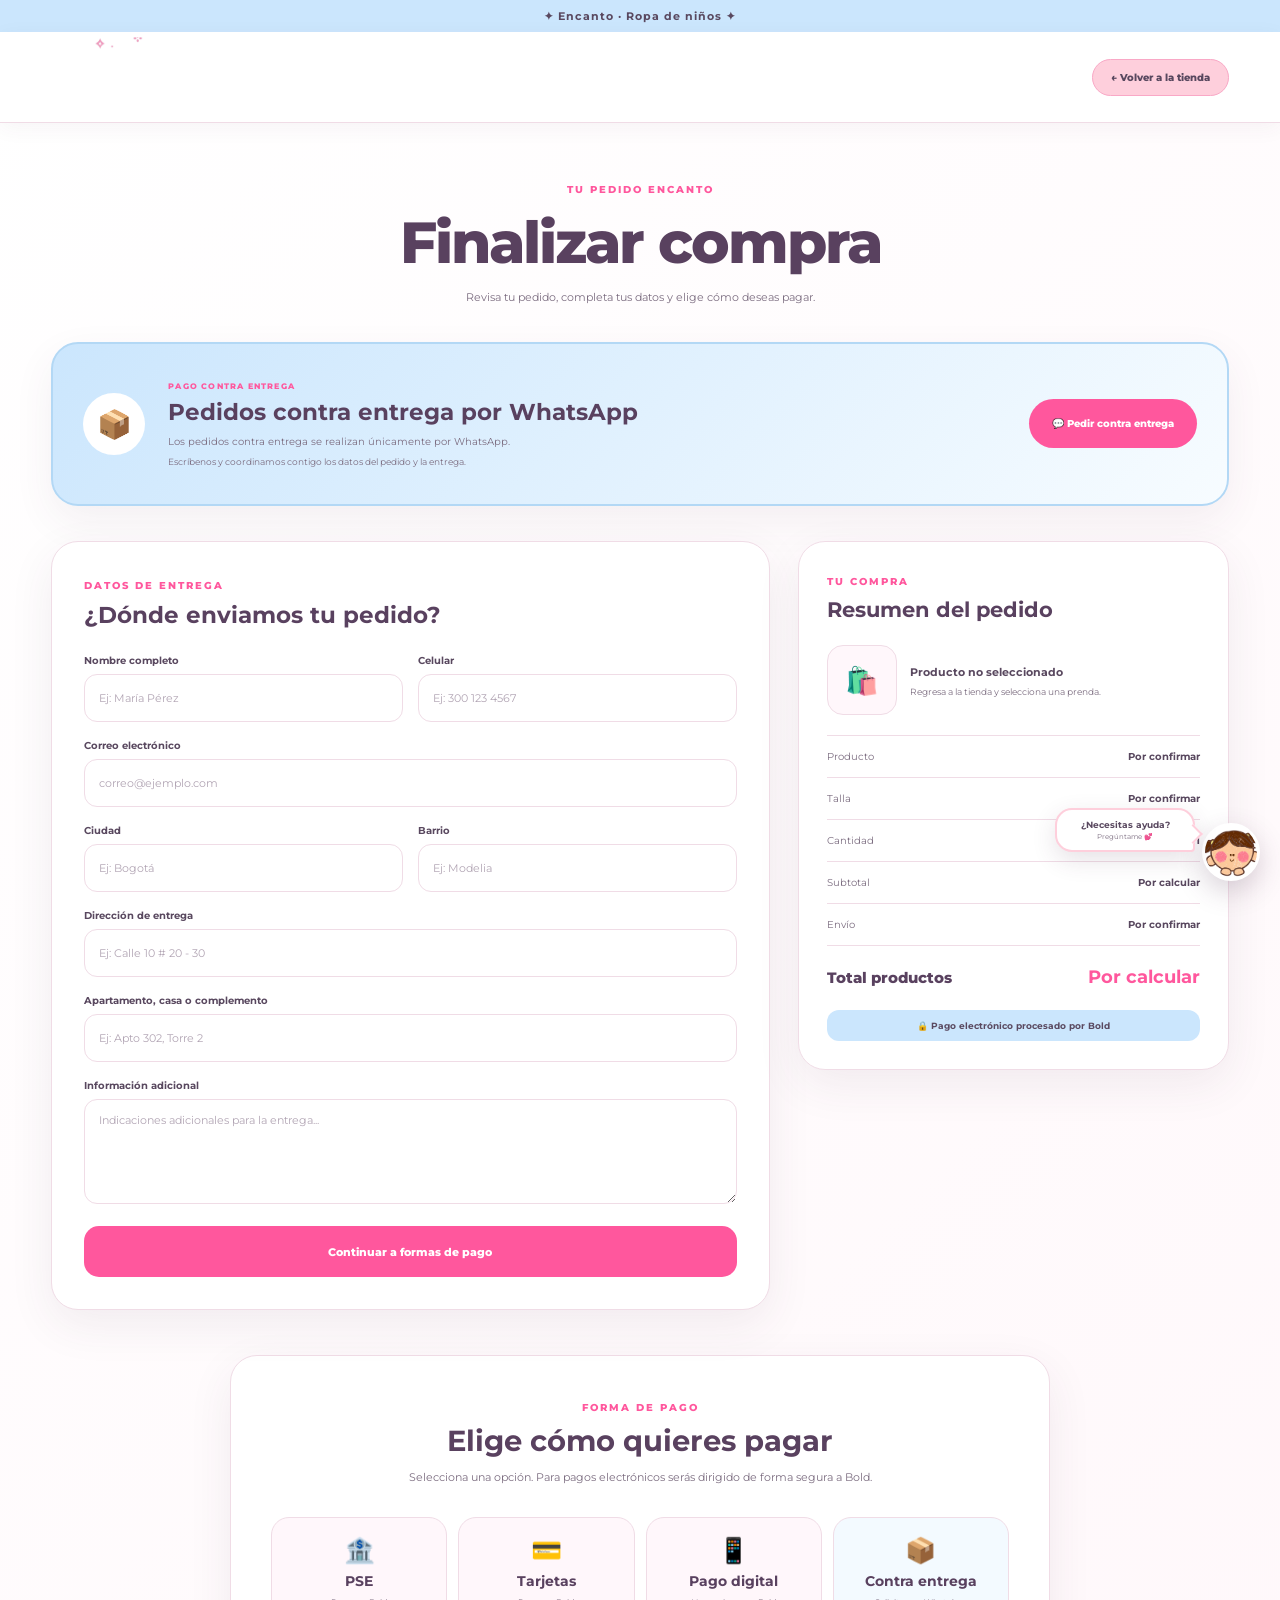
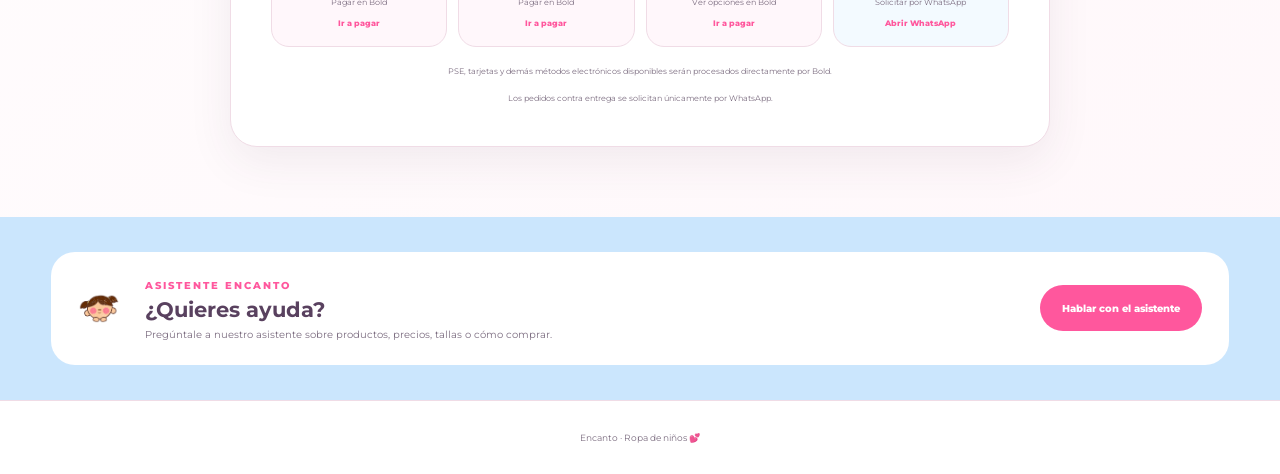
==== commit 465e947e: "Update checkout.html" ====
--- a/checkout.html
+++ b/checkout.html
@@ -43,7 +43,8 @@
     rel="stylesheet"
     href="styles.css"
   >
-
+<link rel="icon" type="image/png" href="assets/encanto-logo-arriba.png">
+<link rel="apple-touch-icon" href="assets/encanto-logo-arriba.png">
 </head>
 
 
@@ -1028,4 +1029,4 @@
 
 </body>
 
-</html>+</html>
--- a/styles.css
+++ b/styles.css
@@ -4,34 +4,30 @@
 
 @font-face {
   font-family: "Muthiara";
-  src: url("assets/fonts/Muthiara.ttf") format("truetype");
-  font-display: swap;
-}
-
+  src: url("assets/fonts/Muthiara.otf") format("opentype");
+}
 
 /* ================================================= */
 /* VARIABLES */
 /* ================================================= */
 
 :root {
-  --rosa: #F9A8C6;
-  --rosa-claro: #FECFDC;
+  --rosa: #f9a8c6;
+  --rosa-claro: #fecfdc;
   --rosa-fuerte: #ff579d;
 
-  --azul: #CBE6FD;
-  --azul-fuerte: #B3D8F5;
-
-  --lavanda: #DCCBE9;
+  --azul: #cbe6fd;
+  --azul-fuerte: #b3d8f5;
+
+  --lavanda: #dccbe9;
 
   --texto: #59485f;
   --texto-suave: #7c6d80;
 
   --borde: #f0dce6;
 
-  --sombra:
-    0 20px 55px rgba(80, 50, 80, .14);
-}
-
+  --sombra: 0 20px 55px rgba(80, 50, 80, 0.14);
+}
 
 /* ================================================= */
 /* GENERAL */
@@ -41,12 +37,10 @@
   box-sizing: border-box;
 }
 
-
 html {
   scroll-behavior: smooth;
 }
 
-
 body {
   margin: 0;
 
@@ -54,24 +48,18 @@
 
   color: var(--texto);
 
-  font-family:
-    "Montserrat",
-    Arial,
-    sans-serif;
-}
-
+  font-family: "Montserrat", Arial, sans-serif;
+}
 
 img {
   display: block;
   max-width: 100%;
 }
 
-
 a {
   color: inherit;
   text-decoration: none;
 }
-
 
 button,
 input,
@@ -80,18 +68,15 @@
   font-family: inherit;
 }
 
-
 button {
   -webkit-tap-highlight-color: transparent;
 }
-
 
 .container {
   width: min(1180px, 92%);
   margin: 0 auto;
 }
 
-
 /* ================================================= */
 /* BARRA SUPERIOR */
 /* ================================================= */
@@ -109,7 +94,6 @@
   letter-spacing: 1px;
 }
 
-
 /* ================================================= */
 /* HEADER PRINCIPAL */
 /* ================================================= */
@@ -121,16 +105,12 @@
 
   z-index: 100;
 
-  background:
-    rgba(255, 255, 255, .98);
-
-  border-bottom:
-    1px solid var(--borde);
-
-  backdrop-filter:
-    blur(10px);
-}
-
+  background: rgba(255, 255, 255, 0.98);
+
+  border-bottom: 1px solid var(--borde);
+
+  backdrop-filter: blur(10px);
+}
 
 .header-content {
   min-height: 92px;
@@ -144,7 +124,6 @@
   gap: 30px;
 }
 
-
 /* ================================================= */
 /* ENCANTO ANIMADO ARRIBA */
 /* ================================================= */
@@ -163,7 +142,6 @@
 
   overflow: hidden;
 }
-
 
 .logo-animation {
   width: 125px;
@@ -178,7 +156,6 @@
   background: transparent;
 }
 
-
 /* ================================================= */
 /* NAVEGACIÓN */
 /* ================================================= */
@@ -191,7 +168,6 @@
   gap: 30px;
 }
 
-
 .nav a {
   position: relative;
 
@@ -204,7 +180,6 @@
   font-weight: 700;
 }
 
-
 .nav a::after {
   content: "";
 
@@ -219,15 +194,13 @@
 
   background: var(--rosa-fuerte);
 
-  transition: width .2s ease;
-}
-
+  transition: width 0.2s ease;
+}
 
 .nav a:hover::after {
   width: 100%;
 }
 
-
 /* ================================================= */
 /* BOTÓN HEADER */
 /* ================================================= */
@@ -237,8 +210,7 @@
 
   background: var(--rosa-claro);
 
-  border:
-    1px solid var(--rosa);
+  border: 1px solid var(--rosa);
 
   border-radius: 30px;
 
@@ -248,9 +220,8 @@
 
   font-weight: 800;
 
-  transition: .2s ease;
-}
-
+  transition: 0.2s ease;
+}
 
 .header-buy:hover {
   background: var(--rosa);
@@ -258,7 +229,6 @@
   transform: translateY(-2px);
 }
 
-
 /* ================================================= */
 /* HERO */
 /* ================================================= */
@@ -266,33 +236,23 @@
 .hero {
   overflow: hidden;
 
-  background:
-
-    radial-gradient(
+  background: radial-gradient(
       circle at 5% 25%,
-      rgba(220, 203, 233, .7),
+      rgba(220, 203, 233, 0.7),
       transparent 25%
     ),
-
     radial-gradient(
       circle at 90% 15%,
-      rgba(203, 230, 253, .8),
+      rgba(203, 230, 253, 0.8),
       transparent 25%
     ),
-
-    linear-gradient(
-      135deg,
-      white,
-      #fff7fa
-    );
-}
-
+    linear-gradient(135deg, white, #fff7fa);
+}
 
 .hero-main {
   min-height: 580px;
 
-  padding:
-    55px 0 45px;
+  padding: 55px 0 45px;
 
   display: flex;
 
@@ -300,7 +260,6 @@
 
   justify-content: center;
 }
-
 
 .hero-copy {
   width: 100%;
@@ -310,7 +269,6 @@
   text-align: center;
 }
 
-
 .eyebrow {
   color: var(--rosa-fuerte);
 
@@ -323,17 +281,14 @@
   text-transform: uppercase;
 }
 
-
 .hero h1 {
   max-width: 900px;
 
-  margin:
-    18px auto 4px;
+  margin: 18px auto 4px;
 
   color: #59415f;
 
-  font-size:
-    clamp(42px, 5.2vw, 68px);
+  font-size: clamp(42px, 5.2vw, 68px);
 
   font-weight: 800;
 
@@ -341,7 +296,6 @@
 
   letter-spacing: -3px;
 }
-
 
 /* ================================================= */
 /* ENCANTO ANIMADO PRINCIPAL */
@@ -350,17 +304,14 @@
 .hero-animation-window {
   position: relative;
 
-  width:
-    min(100%, 580px);
+  width: min(100%, 580px);
 
   height: 220px;
 
-  margin:
-    0 auto 5px;
+  margin: 0 auto 5px;
 
   overflow: hidden;
 }
-
 
 .hero-animation {
   position: absolute;
@@ -374,16 +325,13 @@
 
   height: auto;
 
-  transform:
-    translate(-50%, -50%);
-}
-
+  transform: translate(-50%, -50%);
+}
 
 .hero-copy > p {
   max-width: 600px;
 
-  margin:
-    4px auto 0;
+  margin: 4px auto 0;
 
   color: var(--texto-suave);
 
@@ -392,14 +340,12 @@
   line-height: 1.8;
 }
 
-
 /* ================================================= */
 /* BOTONES */
 /* ================================================= */
 
 .hero-buttons {
-  margin:
-    27px 0 22px;
+  margin: 27px 0 22px;
 
   display: flex;
 
@@ -409,13 +355,11 @@
 
   gap: 10px;
 }
-
 
 .btn {
   min-height: 47px;
 
-  padding:
-    0 23px;
+  padding: 0 23px;
 
   display: inline-flex;
 
@@ -433,29 +377,24 @@
 
   cursor: pointer;
 
-  transition: .2s ease;
-}
-
+  transition: 0.2s ease;
+}
 
 .btn:hover {
   transform: translateY(-2px);
 }
 
-
 .btn-primary {
   background: var(--rosa-fuerte);
 
   color: white;
 }
 
-
 .btn-light {
   background: white;
 
-  border:
-    1px solid var(--borde);
-}
-
+  border: 1px solid var(--borde);
+}
 
 /* ================================================= */
 /* TAGS HERO */
@@ -471,21 +410,17 @@
   gap: 8px;
 }
 
-
 .hero-tags span {
-  padding:
-    7px 11px;
+  padding: 7px 11px;
 
   background: white;
 
-  border:
-    1px solid var(--borde);
+  border: 1px solid var(--borde);
 
   border-radius: 30px;
 
   font-size: 10px;
 }
-
 
 /* ================================================= */
 /* CÓMO COMPRAR */
@@ -494,18 +429,14 @@
 .benefits {
   background: white;
 
-  border-bottom:
-    1px solid var(--borde);
-}
-
+  border-bottom: 1px solid var(--borde);
+}
 
 .benefits-grid {
   display: grid;
 
-  grid-template-columns:
-    repeat(4, 1fr);
-}
-
+  grid-template-columns: repeat(4, 1fr);
+}
 
 .benefits article {
   min-height: 110px;
@@ -518,14 +449,12 @@
 
   gap: 13px;
 }
-
 
 .benefit-icon {
   width: 45px;
   height: 45px;
 
-  flex:
-    0 0 45px;
+  flex: 0 0 45px;
 
   display: grid;
 
@@ -540,14 +469,11 @@
   font-weight: 800;
 }
 
-
 .benefits h3 {
-  margin:
-    0 0 5px;
+  margin: 0 0 5px;
 
   font-size: 12px;
 }
-
 
 .benefits p {
   margin: 0;
@@ -559,51 +485,37 @@
   line-height: 1.5;
 }
 
-
 /* ================================================= */
 /* PRODUCTOS */
 /* ================================================= */
 
 .products {
-  padding:
-    90px 0;
-
-  background:
-    linear-gradient(
-      white,
-      #fff7fb
-    );
-}
-
+  padding: 90px 0;
+
+  background: linear-gradient(white, #fff7fb);
+}
 
 .section-title {
   max-width: 720px;
 
-  margin:
-    0 auto 45px;
+  margin: 0 auto 45px;
 
   text-align: center;
 }
 
-
 .section-title h2 {
-  margin:
-    10px 0;
+  margin: 10px 0;
 
   color: #59415f;
 
-  font-family:
-    "Muthiara",
-    cursive;
-
-  font-size:
-    clamp(58px, 7vw, 90px);
+  font-family: "Muthiara", cursive;
+
+  font-size: clamp(58px, 7vw, 90px);
 
   font-weight: normal;
 
-  line-height: .95;
-}
-
+  line-height: 0.95;
+}
 
 .section-title p {
   color: var(--texto-suave);
@@ -611,16 +523,13 @@
   line-height: 1.7;
 }
 
-
 .products-grid {
   display: grid;
 
-  grid-template-columns:
-    repeat(3, 1fr);
+  grid-template-columns: repeat(3, 1fr);
 
   gap: 24px;
 }
-
 
 /* ================================================= */
 /* TARJETAS PRODUCTOS */
@@ -631,18 +540,14 @@
 
   background: white;
 
-  border:
-    1px solid var(--borde);
+  border: 1px solid var(--borde);
 
   border-radius: 24px;
 
-  box-shadow:
-    0 12px 35px
-    rgba(90, 60, 90, .07);
-
-  transition: .25s ease;
-}
-
+  box-shadow: 0 12px 35px rgba(90, 60, 90, 0.07);
+
+  transition: 0.25s ease;
+}
 
 .product-card:hover {
   transform: translateY(-5px);
@@ -650,7 +555,6 @@
   box-shadow: var(--sombra);
 }
 
-
 /* ================================================= */
 /* IMÁGENES PRODUCTOS */
 /* ================================================= */
@@ -672,7 +576,6 @@
 
   overflow: hidden;
 }
-
 
 .product-photo img {
   width: 100%;
@@ -686,16 +589,13 @@
   object-position: center;
 }
 
-
 /* ================================================= */
 /* INFORMACIÓN PRODUCTOS */
 /* ================================================= */
 
 .product-info {
-  padding:
-    20px 22px 24px;
-}
-
+  padding: 20px 22px 24px;
+}
 
 .product-category {
   color: var(--rosa-fuerte);
@@ -709,22 +609,18 @@
   text-transform: uppercase;
 }
 
-
 .product-info h3 {
-  margin:
-    7px 0;
+  margin: 7px 0;
 
   color: var(--texto);
 
   font-size: 19px;
 }
-
 
 .product-description {
   min-height: 38px;
 
-  margin:
-    7px 0;
+  margin: 7px 0;
 
   color: var(--texto-suave);
 
@@ -732,13 +628,11 @@
 
   line-height: 1.6;
 }
-
 
 .product-price {
   display: block;
 
-  margin:
-    15px 0 10px;
+  margin: 15px 0 10px;
 
   color: #59415f;
 
@@ -747,17 +641,14 @@
   font-weight: 800;
 }
 
-
 /* ================================================= */
 /* TALLAS */
 /* ================================================= */
 
 .product-size {
-  margin:
-    10px 0 15px;
-
-  padding:
-    9px 13px;
+  margin: 10px 0 15px;
+
+  padding: 9px 13px;
 
   display: inline-flex;
 
@@ -775,13 +666,11 @@
 
   font-weight: 600;
 }
-
 
 .product-size strong {
   min-width: 25px;
 
-  padding:
-    3px 7px;
+  padding: 3px 7px;
 
   display: inline-flex;
 
@@ -795,7 +684,6 @@
 
   font-weight: 800;
 }
-
 
 /* ================================================= */
 /* FORMULARIO PRODUCTOS */
@@ -805,7 +693,6 @@
   margin-top: 5px;
 }
 
-
 .product-options {
   margin-bottom: 12px;
 
@@ -816,7 +703,6 @@
   gap: 9px;
 }
 
-
 .product-options label {
   display: grid;
 
@@ -829,19 +715,16 @@
   font-weight: 700;
 }
 
-
 .product-options input {
   width: 100%;
 
   height: 41px;
 
-  padding:
-    0 10px;
+  padding: 0 10px;
 
   background: white;
 
-  border:
-    1px solid var(--borde);
+  border: 1px solid var(--borde);
 
   border-radius: 11px;
 
@@ -849,13 +732,11 @@
 
   outline: none;
 }
-
 
 .product-options input:focus {
   border-color: var(--rosa);
 }
 
-
 .buy-button {
   width: 100%;
 
@@ -875,42 +756,34 @@
 
   cursor: pointer;
 
-  transition: .2s ease;
-}
-
+  transition: 0.2s ease;
+}
 
 .buy-button:hover {
   transform: translateY(-2px);
 
-  box-shadow:
-    0 10px 20px
-    rgba(255, 87, 157, .2);
-}
-
+  box-shadow: 0 10px 20px rgba(255, 87, 157, 0.2);
+}
 
 /* ================================================= */
 /* MARCA */
 /* ================================================= */
 
 .brand-section {
-  padding:
-    85px 0;
+  padding: 85px 0;
 
   background: var(--azul);
 }
-
 
 .brand-grid {
   display: grid;
 
-  grid-template-columns:
-    .9fr 1.1fr;
+  grid-template-columns: 0.9fr 1.1fr;
 
   align-items: center;
 
   gap: 60px;
 }
-
 
 .brand-logo {
   padding: 50px;
@@ -928,7 +801,6 @@
   box-shadow: var(--sombra);
 }
 
-
 .brand-logo img {
   width: 100%;
 
@@ -937,25 +809,19 @@
   object-fit: contain;
 }
 
-
 .brand-copy h2 {
-  margin:
-    10px 0;
+  margin: 10px 0;
 
   color: #59415f;
 
-  font-family:
-    "Muthiara",
-    cursive;
-
-  font-size:
-    clamp(55px, 7vw, 80px);
+  font-family: "Muthiara", cursive;
+
+  font-size: clamp(55px, 7vw, 80px);
 
   font-weight: normal;
 
-  line-height: .9;
-}
-
+  line-height: 0.9;
+}
 
 .brand-copy p {
   color: var(--texto-suave);
@@ -963,7 +829,6 @@
   line-height: 1.8;
 }
 
-
 .colors {
   margin-top: 25px;
 
@@ -973,7 +838,6 @@
 
   gap: 10px;
 }
-
 
 .colors span {
   width: 50px;
@@ -981,26 +845,21 @@
 
   background: var(--color);
 
-  border:
-    5px solid white;
+  border: 5px solid white;
 
   border-radius: 15px;
 }
 
-
 /* ================================================= */
 /* CONTACTO */
 /* ================================================= */
 
 .contact {
-  padding:
-    70px 0;
-}
-
+  padding: 70px 0;
+}
 
 .contact-box {
-  padding:
-    40px 45px;
+  padding: 40px 45px;
 
   display: flex;
 
@@ -1010,75 +869,57 @@
 
   gap: 35px;
 
-  background:
-    linear-gradient(
-      135deg,
-      var(--rosa-claro),
-      white
-    );
+  background: linear-gradient(135deg, var(--rosa-claro), white);
 
   border-radius: 30px;
 }
 
-
 .contact-box h2 {
-  margin:
-    7px 0;
+  margin: 7px 0;
 
   font-size: 40px;
 }
-
 
 .contact-box p {
   color: var(--texto-suave);
 }
 
-
 /* ================================================= */
 /* FOOTER */
 /* ================================================= */
 
 footer {
-  padding:
-    28px 0;
+  padding: 28px 0;
 
   background: white;
 
-  border-top:
-    1px solid var(--borde);
-}
-
+  border-top: 1px solid var(--borde);
+}
 
 .footer-grid {
   display: grid;
 
-  grid-template-columns:
-    150px 1fr auto;
+  grid-template-columns: 150px 1fr auto;
 
   align-items: center;
 
   gap: 25px;
 }
-
 
 .footer-grid img {
   width: 140px;
 }
 
-
 .footer-grid p {
   color: var(--texto-suave);
 
   font-size: 10px;
 }
 
-
 .footer-grid a {
-  padding:
-    9px 14px;
-
-  border:
-    1px solid var(--rosa);
+  padding: 9px 14px;
+
+  border: 1px solid var(--rosa);
 
   border-radius: 20px;
 
@@ -1086,7 +927,6 @@
 
   font-weight: 800;
 }
-
 
 /* ================================================= */
 /* BOT ENCANTO FLOTANTE */
@@ -1102,7 +942,6 @@
   z-index: 9999;
 }
 
-
 /* ================================================= */
 /* BURBUJA BOT */
 /* ================================================= */
@@ -1116,8 +955,7 @@
 
   width: 140px;
 
-  padding:
-    9px 11px;
+  padding: 9px 11px;
 
   display: flex;
 
@@ -1127,36 +965,29 @@
 
   background: white;
 
-  border:
-    2px solid var(--rosa-claro);
-
-  border-radius:
-    17px 17px 4px 17px;
+  border: 2px solid var(--rosa-claro);
+
+  border-radius: 17px 17px 4px 17px;
 
   color: var(--texto);
 
   text-align: center;
 
-  box-shadow:
-    0 8px 25px
-    rgba(80, 50, 80, .14);
+  box-shadow: 0 8px 25px rgba(80, 50, 80, 0.14);
 
   pointer-events: none;
 }
-
 
 .bot-help-bubble strong {
   font-size: 9px;
 }
 
-
 .bot-help-bubble span {
   color: var(--texto-suave);
 
   font-size: 7px;
 }
 
-
 .bot-help-bubble::after {
   content: "";
 
@@ -1171,16 +1002,12 @@
 
   background: white;
 
-  border-right:
-    2px solid var(--rosa-claro);
-
-  border-bottom:
-    2px solid var(--rosa-claro);
-
-  transform:
-    rotate(-45deg);
-}
-
+  border-right: 2px solid var(--rosa-claro);
+
+  border-bottom: 2px solid var(--rosa-claro);
+
+  transform: rotate(-45deg);
+}
 
 /* ================================================= */
 /* MUÑEQUITA FLOTANTE */
@@ -1193,8 +1020,7 @@
 
   padding: 0;
 
-  border:
-    3px solid white;
+  border: 3px solid white;
 
   border-radius: 50%;
 
@@ -1204,19 +1030,14 @@
 
   cursor: pointer;
 
-  box-shadow:
-    0 10px 28px
-    rgba(80, 50, 80, .22);
-
-  transition:
-    transform .2s ease;
-}
-
+  box-shadow: 0 10px 28px rgba(80, 50, 80, 0.22);
+
+  transition: transform 0.2s ease;
+}
 
 .bot-character-button:hover {
   transform: scale(1.06);
 }
-
 
 .bot-character-button img {
   width: 100%;
@@ -1227,7 +1048,6 @@
   object-position: center;
 }
 
-
 /* ================================================= */
 /* VENTANA BOT */
 /* ================================================= */
@@ -1241,31 +1061,25 @@
 
   width: 355px;
 
-  max-width:
-    calc(100vw - 30px);
+  max-width: calc(100vw - 30px);
 
   overflow: hidden;
 
   background: white;
 
-  border:
-    1px solid var(--borde);
+  border: 1px solid var(--borde);
 
   border-radius: 24px;
 
-  box-shadow:
-    0 20px 60px
-    rgba(80, 50, 80, .23);
+  box-shadow: 0 20px 60px rgba(80, 50, 80, 0.23);
 
   display: none;
 }
-
 
 .bot-window.active {
   display: block;
 }
 
-
 /* ================================================= */
 /* HEADER BOT */
 /* ================================================= */
@@ -1273,8 +1087,7 @@
 .bot-header {
   min-height: 72px;
 
-  padding:
-    11px 13px;
+  padding: 11px 13px;
 
   display: flex;
 
@@ -1282,32 +1095,23 @@
 
   gap: 10px;
 
-  background:
-    linear-gradient(
-      135deg,
-      var(--rosa-claro),
-      var(--azul)
-    );
-}
-
+  background: linear-gradient(135deg, var(--rosa-claro), var(--azul));
+}
 
 .bot-header-character {
   width: 42px;
   height: 42px;
 
-  flex:
-    0 0 42px;
+  flex: 0 0 42px;
 
   overflow: hidden;
 
   background: white;
 
-  border:
-    3px solid white;
+  border: 3px solid white;
 
   border-radius: 50%;
 }
-
 
 .bot-header-character img {
   width: 100%;
@@ -1316,7 +1120,6 @@
   object-fit: cover;
 }
 
-
 .bot-header-text {
   flex: 1;
 
@@ -1327,20 +1130,17 @@
   gap: 3px;
 }
 
-
 .bot-header-text strong {
   color: #59415f;
 
   font-size: 12px;
 }
 
-
 .bot-header-text span {
   color: var(--texto-suave);
 
   font-size: 8px;
 }
-
 
 .bot-close {
   width: 30px;
@@ -1350,8 +1150,7 @@
 
   border-radius: 50%;
 
-  background:
-    rgba(255, 255, 255, .8);
+  background: rgba(255, 255, 255, 0.8);
 
   color: var(--texto);
 
@@ -1359,7 +1158,6 @@
 
   cursor: pointer;
 }
-
 
 /* ================================================= */
 /* MENSAJES BOT */
@@ -1374,7 +1172,6 @@
 
   background: #fffafd;
 }
-
 
 .bot-message,
 .bot-user-message {
@@ -1382,8 +1179,7 @@
 
   margin-bottom: 10px;
 
-  padding:
-    10px 13px;
+  padding: 10px 13px;
 
   border-radius: 16px;
 
@@ -1391,19 +1187,16 @@
 
   line-height: 1.6;
 }
-
 
 .bot-message {
   margin-right: auto;
 
   background: white;
 
-  border:
-    1px solid var(--borde);
+  border: 1px solid var(--borde);
 
   border-bottom-left-radius: 4px;
 }
-
 
 .bot-user-message {
   margin-left: auto;
@@ -1413,21 +1206,17 @@
   border-bottom-right-radius: 4px;
 }
 
-
 /* ================================================= */
 /* SUGERENCIAS BOT */
 /* ================================================= */
 
 .bot-suggestions {
-  padding:
-    8px 13px;
+  padding: 8px 13px;
 
   background: white;
 
-  border-top:
-    1px solid var(--borde);
-}
-
+  border-top: 1px solid var(--borde);
+}
 
 .bot-suggestions span {
   display: block;
@@ -1439,7 +1228,6 @@
   font-size: 8px;
 }
 
-
 .bot-suggestions div {
   color: var(--texto);
 
@@ -1448,7 +1236,6 @@
   font-weight: 700;
 }
 
-
 /* ================================================= */
 /* INPUT BOT */
 /* ================================================= */
@@ -1458,28 +1245,23 @@
 
   display: grid;
 
-  grid-template-columns:
-    1fr 42px;
+  grid-template-columns: 1fr 42px;
 
   gap: 7px;
 
-  border-top:
-    1px solid var(--borde);
+  border-top: 1px solid var(--borde);
 
   background: white;
 }
-
 
 .bot-form input {
   width: 100%;
 
   height: 42px;
 
-  padding:
-    0 13px;
-
-  border:
-    1px solid var(--borde);
+  padding: 0 13px;
+
+  border: 1px solid var(--borde);
 
   border-radius: 22px;
 
@@ -1489,12 +1271,10 @@
 
   font-size: 10px;
 }
-
 
 .bot-form input:focus {
   border-color: var(--rosa);
 }
-
 
 .bot-form button {
   width: 42px;
@@ -1513,7 +1293,6 @@
   font-size: 16px;
 }
 
-
 .bot-whatsapp {
   min-height: 44px;
 
@@ -1532,7 +1311,6 @@
   font-weight: 800;
 }
 
-
 /* ================================================= */
 /* CHECKOUT */
 /* ================================================= */
@@ -1540,31 +1318,20 @@
 .checkout-page {
   min-height: 100vh;
 
-  background:
-    linear-gradient(
-      135deg,
-      #ffffff,
-      #fff7fa
-    );
-}
-
+  background: linear-gradient(135deg, #ffffff, #fff7fa);
+}
 
 /* ================================================= */
 /* HEADER CHECKOUT */
 /* ================================================= */
 
 .checkout-header {
-  background:
-    rgba(255, 255, 255, .98);
-
-  border-bottom:
-    1px solid var(--borde);
-
-  box-shadow:
-    0 5px 20px
-    rgba(80, 50, 80, .05);
-}
-
+  background: rgba(255, 255, 255, 0.98);
+
+  border-bottom: 1px solid var(--borde);
+
+  box-shadow: 0 5px 20px rgba(80, 50, 80, 0.05);
+}
 
 .checkout-header-content {
   min-height: 90px;
@@ -1577,7 +1344,6 @@
 
   gap: 20px;
 }
-
 
 .checkout-logo {
   width: 135px;
@@ -1592,7 +1358,6 @@
   overflow: hidden;
 }
 
-
 .checkout-logo img {
   width: 120px;
   height: 120px;
@@ -1602,10 +1367,8 @@
   object-fit: contain;
 }
 
-
 .checkout-back {
-  padding:
-    11px 18px;
+  padding: 11px 18px;
 
   display: inline-flex;
 
@@ -1615,8 +1378,7 @@
 
   background: var(--rosa-claro);
 
-  border:
-    1px solid var(--rosa);
+  border: 1px solid var(--rosa);
 
   border-radius: 30px;
 
@@ -1626,9 +1388,8 @@
 
   font-weight: 800;
 
-  transition: .2s ease;
-}
-
+  transition: 0.2s ease;
+}
 
 .checkout-back:hover {
   background: var(--rosa);
@@ -1636,47 +1397,38 @@
   transform: translateY(-2px);
 }
 
-
 /* ================================================= */
 /* CONTENIDO CHECKOUT */
 /* ================================================= */
 
 .checkout-main {
-  padding:
-    55px 0 70px;
-}
-
+  padding: 55px 0 70px;
+}
 
 .checkout-title {
   max-width: 720px;
 
-  margin:
-    0 auto 35px;
+  margin: 0 auto 35px;
 
   text-align: center;
 }
 
-
 .checkout-title h1 {
-  margin:
-    10px 0;
+  margin: 10px 0;
 
   color: #59415f;
 
-  font-size:
-    clamp(38px, 5vw, 58px);
+  font-size: clamp(38px, 5vw, 58px);
 
   font-weight: 800;
 
   letter-spacing: -2px;
 }
-
 
 .checkout-title p {
   max-width: 580px;
 
-  margin:
-    0 auto;
+  margin: 0 auto;
 
   color: var(--texto-suave);
 
@@ -1684,7 +1436,6 @@
 
   line-height: 1.7;
 }
-
 
 /* ================================================= */
 /* CONTRA ENTREGA WHATSAPP */
@@ -1697,30 +1448,20 @@
 
   display: grid;
 
-  grid-template-columns:
-    65px 1fr auto;
+  grid-template-columns: 65px 1fr auto;
 
   align-items: center;
 
   gap: 20px;
 
-  background:
-    linear-gradient(
-      135deg,
-      var(--azul),
-      #f7fcff
-    );
-
-  border:
-    2px solid var(--azul-fuerte);
+  background: linear-gradient(135deg, var(--azul), #f7fcff);
+
+  border: 2px solid var(--azul-fuerte);
 
   border-radius: 27px;
 
-  box-shadow:
-    0 15px 40px
-    rgba(80, 50, 80, .07);
-}
-
+  box-shadow: 0 15px 40px rgba(80, 50, 80, 0.07);
+}
 
 .delivery-whatsapp-icon {
   width: 62px;
@@ -1737,7 +1478,6 @@
   font-size: 28px;
 }
 
-
 .checkout-option-label {
   color: var(--rosa-fuerte);
 
@@ -1750,20 +1490,16 @@
   text-transform: uppercase;
 }
 
-
 .delivery-whatsapp-info h2 {
-  margin:
-    5px 0 8px;
+  margin: 5px 0 8px;
 
   color: #59415f;
 
   font-size: 23px;
 }
 
-
 .delivery-whatsapp-info p {
-  margin:
-    0 0 5px;
+  margin: 0 0 5px;
 
   color: var(--texto-suave);
 
@@ -1771,18 +1507,15 @@
 
   line-height: 1.6;
 }
-
 
 .delivery-whatsapp-small {
   font-size: 9px !important;
 }
 
-
 .delivery-whatsapp-button {
   min-height: 49px;
 
-  padding:
-    0 23px;
+  padding: 0 23px;
 
   border: 0;
 
@@ -1798,15 +1531,13 @@
 
   cursor: pointer;
 
-  transition: .2s ease;
-}
-
+  transition: 0.2s ease;
+}
 
 .delivery-whatsapp-button:hover {
   transform: translateY(-2px);
 }
 
-
 /* ================================================= */
 /* CHECKOUT LAYOUT */
 /* ================================================= */
@@ -1816,29 +1547,24 @@
 
   grid-template-columns:
     minmax(0, 1.25fr)
-    minmax(280px, .75fr);
+    minmax(280px, 0.75fr);
 
   align-items: start;
 
   gap: 28px;
 }
-
 
 .checkout-card,
 .checkout-summary,
 .payment-card {
   background: white;
 
-  border:
-    1px solid var(--borde);
+  border: 1px solid var(--borde);
 
   border-radius: 27px;
 
-  box-shadow:
-    0 15px 45px
-    rgba(80, 50, 80, .08);
-}
-
+  box-shadow: 0 15px 45px rgba(80, 50, 80, 0.08);
+}
 
 /* ================================================= */
 /* FORMULARIO CHECKOUT */
@@ -1848,16 +1574,13 @@
   padding: 32px;
 }
 
-
 .checkout-card h2 {
-  margin:
-    8px 0 25px;
+  margin: 8px 0 25px;
 
   color: #59415f;
 
   font-size: 23px;
 }
-
 
 .checkout-form {
   display: grid;
@@ -1865,16 +1588,13 @@
   gap: 17px;
 }
 
-
 .checkout-row {
   display: grid;
 
-  grid-template-columns:
-    repeat(2, minmax(0, 1fr));
+  grid-template-columns: repeat(2, minmax(0, 1fr));
 
   gap: 15px;
 }
-
 
 .checkout-form label {
   display: grid;
@@ -1887,20 +1607,17 @@
 
   font-weight: 700;
 }
-
 
 .checkout-form input,
 .checkout-form textarea,
 .checkout-form select {
   width: 100%;
 
-  padding:
-    13px 14px;
+  padding: 13px 14px;
 
   background: white;
 
-  border:
-    1px solid var(--borde);
+  border: 1px solid var(--borde);
 
   border-radius: 13px;
 
@@ -1910,39 +1627,32 @@
 
   outline: none;
 
-  transition: .2s ease;
-}
-
+  transition: 0.2s ease;
+}
 
 .checkout-form input,
 .checkout-form select {
   height: 48px;
 }
 
-
 .checkout-form textarea {
   min-height: 105px;
 
   resize: vertical;
 }
-
 
 .checkout-form input::placeholder,
 .checkout-form textarea::placeholder {
   color: #b2a5b4;
 }
-
 
 .checkout-form input:focus,
 .checkout-form textarea:focus,
 .checkout-form select:focus {
   border-color: var(--rosa);
 
-  box-shadow:
-    0 0 0 3px
-    rgba(249, 168, 198, .15);
-}
-
+  box-shadow: 0 0 0 3px rgba(249, 168, 198, 0.15);
+}
 
 .checkout-continue {
   width: 100%;
@@ -1965,18 +1675,14 @@
 
   cursor: pointer;
 
-  transition: .2s ease;
-}
-
+  transition: 0.2s ease;
+}
 
 .checkout-continue:hover {
   transform: translateY(-2px);
 
-  box-shadow:
-    0 10px 25px
-    rgba(255, 87, 157, .22);
-}
-
+  box-shadow: 0 10px 25px rgba(255, 87, 157, 0.22);
+}
 
 /* ================================================= */
 /* RESUMEN PEDIDO */
@@ -1990,33 +1696,27 @@
   top: 110px;
 }
 
-
 .checkout-summary h2 {
-  margin:
-    8px 0 23px;
+  margin: 8px 0 23px;
 
   color: #59415f;
 
   font-size: 21px;
 }
-
 
 .summary-item {
   padding-bottom: 20px;
 
   display: grid;
 
-  grid-template-columns:
-    70px 1fr;
+  grid-template-columns: 70px 1fr;
 
   align-items: center;
 
   gap: 13px;
 
-  border-bottom:
-    1px solid var(--borde);
-}
-
+  border-bottom: 1px solid var(--borde);
+}
 
 .summary-icon {
   width: 70px;
@@ -2032,14 +1732,12 @@
 
   background: #fff7fb;
 
-  border:
-    1px solid var(--borde);
+  border: 1px solid var(--borde);
 
   border-radius: 16px;
 
   font-size: 27px;
 }
-
 
 .summary-icon img {
   width: 100%;
@@ -2050,17 +1748,14 @@
   object-fit: contain;
 }
 
-
 .summary-item strong {
   color: var(--texto);
 
   font-size: 11px;
 }
 
-
 .summary-item p {
-  margin:
-    5px 0 0;
+  margin: 5px 0 0;
 
   color: var(--texto-suave);
 
@@ -2068,7 +1763,6 @@
 
   line-height: 1.5;
 }
-
 
 .summary-line,
 .summary-total {
@@ -2081,19 +1775,15 @@
   gap: 15px;
 }
 
-
 .summary-line {
-  padding:
-    14px 0;
-
-  border-bottom:
-    1px solid var(--borde);
+  padding: 14px 0;
+
+  border-bottom: 1px solid var(--borde);
 
   color: var(--texto-suave);
 
   font-size: 10px;
 }
-
 
 .summary-line strong {
   color: var(--texto);
@@ -2101,10 +1791,8 @@
   text-align: right;
 }
 
-
 .summary-total {
-  padding:
-    20px 0 10px;
+  padding: 20px 0 10px;
 
   color: #59415f;
 
@@ -2112,7 +1800,6 @@
 
   font-weight: 800;
 }
-
 
 .summary-total strong {
   color: var(--rosa-fuerte);
@@ -2120,7 +1807,6 @@
   font-size: 18px;
 }
 
-
 .summary-security {
   margin-top: 12px;
 
@@ -2137,7 +1823,6 @@
   font-weight: 700;
 }
 
-
 /* ================================================= */
 /* PAGOS */
 /* ================================================= */
@@ -2148,34 +1833,28 @@
   scroll-margin-top: 110px;
 }
 
-
 .payment-card {
   max-width: 820px;
 
-  margin:
-    0 auto;
+  margin: 0 auto;
 
   padding: 40px;
 
   text-align: center;
 }
 
-
 .payment-card h2 {
-  margin:
-    8px 0 10px;
+  margin: 8px 0 10px;
 
   color: #59415f;
 
   font-size: 29px;
 }
-
 
 .payment-card > p {
   max-width: 560px;
 
-  margin:
-    0 auto;
+  margin: 0 auto;
 
   color: var(--texto-suave);
 
@@ -2183,7 +1862,6 @@
 
   line-height: 1.7;
 }
-
 
 /* ================================================= */
 /* OPCIONES DE PAGO */
@@ -2191,17 +1869,14 @@
 
 .payment-methods,
 .payment-methods-new {
-  margin:
-    30px 0 18px;
+  margin: 30px 0 18px;
 
   display: grid;
 
-  grid-template-columns:
-    repeat(4, 1fr);
+  grid-template-columns: repeat(4, 1fr);
 
   gap: 11px;
 }
-
 
 .payment-method {
   width: 100%;
@@ -2222,8 +1897,7 @@
 
   background: #fff7fb;
 
-  border:
-    1px solid var(--borde);
+  border: 1px solid var(--borde);
 
   border-radius: 18px;
 
@@ -2231,9 +1905,8 @@
 
   cursor: pointer;
 
-  transition: .2s ease;
-}
-
+  transition: 0.2s ease;
+}
 
 .payment-method:hover {
   border-color: var(--rosa-fuerte);
@@ -2242,31 +1915,25 @@
 
   transform: translateY(-3px);
 
-  box-shadow:
-    0 8px 20px
-    rgba(80, 50, 80, .08);
-}
-
+  box-shadow: 0 8px 20px rgba(80, 50, 80, 0.08);
+}
 
 .payment-icon {
   font-size: 25px;
 }
 
-
 .payment-method strong {
   color: #59415f;
 
   font-size: 14px;
 }
 
-
 .payment-method span:last-child {
   color: var(--texto-suave);
 
   font-size: 8px;
 }
 
-
 .payment-bold-option::after {
   content: "Ir a pagar";
 
@@ -2279,12 +1946,10 @@
   font-weight: 800;
 }
 
-
 .payment-cod-option {
   background: #f3faff;
 }
 
-
 .payment-cod-option::after {
   content: "Abrir WhatsApp";
 
@@ -2297,12 +1962,10 @@
   font-weight: 800;
 }
 
-
 .checkout-note {
   max-width: 650px;
 
-  margin:
-    15px auto 0 !important;
+  margin: 15px auto 0 !important;
 
   color: var(--texto-suave);
 
@@ -2311,27 +1974,22 @@
   line-height: 1.7;
 }
 
-
 /* ================================================= */
 /* SECCIÓN ¿QUIERES AYUDA? */
 /* ================================================= */
 
 .checkout-bot-help {
-  padding:
-    35px 0;
+  padding: 35px 0;
 
   background: var(--azul);
 }
 
-
 .checkout-bot-help-content {
-  padding:
-    22px 27px;
+  padding: 22px 27px;
 
   display: grid;
 
-  grid-template-columns:
-    50px 1fr auto;
+  grid-template-columns: 50px 1fr auto;
 
   align-items: center;
 
@@ -2341,7 +1999,6 @@
 
   border-radius: 24px;
 }
-
 
 /* IMAGEN DEL BOT DE ABAJO */
 /* MÁS PEQUEÑA */
@@ -2355,16 +2012,13 @@
   object-position: center;
 }
 
-
 .checkout-bot-help-content h2 {
-  margin:
-    4px 0 5px;
+  margin: 4px 0 5px;
 
   color: #59415f;
 
   font-size: 21px;
 }
-
 
 .checkout-bot-help-content p {
   margin: 0;
@@ -2376,12 +2030,10 @@
   line-height: 1.6;
 }
 
-
 .checkout-bot-help-button {
   min-height: 46px;
 
-  padding:
-    0 22px;
+  padding: 0 22px;
 
   border: 0;
 
@@ -2397,22 +2049,19 @@
 
   cursor: pointer;
 
-  transition: .2s ease;
-}
-
+  transition: 0.2s ease;
+}
 
 .checkout-bot-help-button:hover {
   transform: translateY(-2px);
 }
 
-
 /* ================================================= */
 /* FOOTER CHECKOUT */
 /* ================================================= */
 
 .checkout-footer {
-  padding:
-    22px 0;
+  padding: 22px 0;
 
   background: white;
 
@@ -2423,90 +2072,66 @@
   font-size: 9px;
 }
 
-
 /* ================================================= */
 /* TABLET */
 /* ================================================= */
 
 @media (max-width: 900px) {
-
   .nav {
     display: none;
   }
 
-
   .products-grid {
-    grid-template-columns:
-      repeat(2, 1fr);
-  }
-
+    grid-template-columns: repeat(2, 1fr);
+  }
 
   .benefits-grid {
-    grid-template-columns:
-      repeat(2, 1fr);
-  }
-
+    grid-template-columns: repeat(2, 1fr);
+  }
 
   .brand-grid {
-    grid-template-columns:
-      1fr;
-  }
-
+    grid-template-columns: 1fr;
+  }
 
   .checkout-layout {
-    grid-template-columns:
-      1fr;
-  }
-
+    grid-template-columns: 1fr;
+  }
 
   .checkout-summary {
     position: static;
   }
 
-
   .checkout-delivery-whatsapp {
-    grid-template-columns:
-      60px 1fr;
-  }
-
+    grid-template-columns: 60px 1fr;
+  }
 
   .delivery-whatsapp-button {
-    grid-column:
-      1 / -1;
+    grid-column: 1 / -1;
 
     width: 100%;
   }
-
 
   .payment-methods,
   .payment-methods-new {
-    grid-template-columns:
-      repeat(2, 1fr);
-  }
-
+    grid-template-columns: repeat(2, 1fr);
+  }
 
   .checkout-bot-help-content {
-    grid-template-columns:
-      50px 1fr;
-  }
-
+    grid-template-columns: 50px 1fr;
+  }
 
   .checkout-bot-help-button {
-    grid-column:
-      1 / -1;
+    grid-column: 1 / -1;
 
     width: 100%;
   }
-
-}
-
+}
 
 /* ================================================= */
 /* CELULAR */
 /* ================================================= */
 
 @media (max-width: 600px) {
-
   /* =============================== */
   /* HEADER PRINCIPAL */
   /* =============================== */
@@ -2516,27 +2141,22 @@
 
     gap: 8px;
   }
-
 
   .logo {
     width: 105px;
     height: 65px;
   }
 
-
   .logo-animation {
     width: 88px;
     height: 88px;
   }
 
-
   .header-buy {
-    padding:
-      9px 12px;
+    padding: 9px 12px;
 
     font-size: 9px;
   }
-
 
   /* =============================== */
   /* HERO */
@@ -2545,10 +2165,8 @@
   .hero-main {
     min-height: auto;
 
-    padding:
-      45px 0 40px;
-  }
-
+    padding: 45px 0 40px;
+  }
 
   .hero h1 {
     font-size: 39px;
@@ -2556,53 +2174,44 @@
     letter-spacing: -2px;
   }
 
-
   .hero-animation-window {
     width: 100%;
 
     height: 190px;
   }
 
-
   .hero-animation {
     width: 480px;
   }
 
-
   .hero-copy > p {
     font-size: 11px;
   }
 
-
   /* =============================== */
   /* BENEFICIOS / PRODUCTOS */
   /* =============================== */
 
   .benefits-grid,
   .products-grid {
-    grid-template-columns:
-      1fr;
-  }
-
+    grid-template-columns: 1fr;
+  }
 
   .product-photo {
     height: 300px;
 
     padding: 30px;
   }
-
 
   .product-photo img {
     max-width: 245px;
     max-height: 245px;
   }
 
-
   .product-description {
     min-height: auto;
   }
 
-
   /* =============================== */
   /* MARCA */
   /* =============================== */
@@ -2611,7 +2220,6 @@
     padding: 30px;
   }
 
-
   /* =============================== */
   /* CONTACTO */
   /* =============================== */
@@ -2624,25 +2232,21 @@
     align-items: flex-start;
   }
 
-
   .contact-box h2 {
     font-size: 32px;
   }
 
-
   /* =============================== */
   /* FOOTER */
   /* =============================== */
 
   .footer-grid {
-    grid-template-columns:
-      1fr;
+    grid-template-columns: 1fr;
 
     justify-items: center;
 
     text-align: center;
   }
-
 
   /* =============================== */
   /* BOT FLOTANTE MÁS PEQUEÑO */
@@ -2653,14 +2257,12 @@
 
     bottom: 12px;
   }
-
 
   .bot-character-button {
     width: 52px;
     height: 52px;
   }
 
-
   .bot-help-bubble {
     right: 59px;
 
@@ -2668,21 +2270,17 @@
 
     width: 125px;
 
-    padding:
-      8px 10px;
-  }
-
+    padding: 8px 10px;
+  }
 
   .bot-help-bubble strong {
     font-size: 8px;
   }
 
-
   .bot-help-bubble span {
     font-size: 7px;
   }
 
-
   .bot-window {
     position: fixed;
 
@@ -2690,12 +2288,10 @@
 
     bottom: 76px;
 
-    width:
-      calc(100% - 24px);
+    width: calc(100% - 24px);
 
     max-height: 75vh;
   }
-
 
   /* =============================== */
   /* CHECKOUT HEADER */
@@ -2704,55 +2300,45 @@
   .checkout-header-content {
     min-height: 72px;
   }
-
 
   .checkout-logo {
     width: 105px;
     height: 65px;
   }
 
-
   .checkout-logo img {
     width: 90px;
     height: 90px;
   }
 
-
   .checkout-back {
-    padding:
-      9px 12px;
+    padding: 9px 12px;
 
     font-size: 8px;
   }
 
-
   /* =============================== */
   /* CHECKOUT */
   /* =============================== */
 
   .checkout-main {
-    padding:
-      38px 0 55px;
-  }
-
+    padding: 38px 0 55px;
+  }
 
   .checkout-title {
     margin-bottom: 27px;
   }
 
-
   .checkout-title h1 {
     font-size: 36px;
 
     letter-spacing: -1.5px;
   }
 
-
   .checkout-title p {
     font-size: 10px;
   }
 
-
   /* =============================== */
   /* CONTRA ENTREGA */
   /* =============================== */
@@ -2760,28 +2346,22 @@
   .checkout-delivery-whatsapp {
     padding: 22px;
 
-    grid-template-columns:
-      1fr;
+    grid-template-columns: 1fr;
 
     text-align: center;
   }
 
-
   .delivery-whatsapp-icon {
-    margin:
-      0 auto;
-  }
-
+    margin: 0 auto;
+  }
 
   .delivery-whatsapp-info h2 {
     font-size: 20px;
   }
 
-
   .delivery-whatsapp-button {
     width: 100%;
   }
-
 
   /* =============================== */
   /* FORMULARIO */
@@ -2795,29 +2375,23 @@
     border-radius: 22px;
   }
 
-
   .checkout-row {
-    grid-template-columns:
-      1fr;
-  }
-
+    grid-template-columns: 1fr;
+  }
 
   /* =============================== */
   /* RESUMEN */
   /* =============================== */
 
   .summary-item {
-    grid-template-columns:
-      60px 1fr;
-  }
-
+    grid-template-columns: 60px 1fr;
+  }
 
   .summary-icon {
     width: 60px;
     height: 60px;
   }
 
-
   /* =============================== */
   /* PAGOS */
   /* =============================== */
@@ -2826,18 +2400,14 @@
     padding-top: 30px;
   }
 
-
   .payment-card h2 {
     font-size: 23px;
   }
 
-
   .payment-methods,
   .payment-methods-new {
-    grid-template-columns:
-      1fr 1fr;
-  }
-
+    grid-template-columns: 1fr 1fr;
+  }
 
   .payment-method {
     min-height: 110px;
@@ -2845,43 +2415,147 @@
     padding: 13px;
   }
 
-
   /* =============================== */
   /* AYUDA BOT CHECKOUT */
   /* =============================== */
 
   .checkout-bot-help {
-    padding:
-      25px 0;
-  }
-
+    padding: 25px 0;
+  }
 
   .checkout-bot-help-content {
-    grid-template-columns:
-      1fr;
+    grid-template-columns: 1fr;
 
     padding: 20px;
 
     text-align: center;
   }
-
 
   .checkout-bot-help-content img {
     width: 38px;
     height: 38px;
 
-    margin:
-      0 auto;
-  }
-
+    margin: 0 auto;
+  }
 
   .checkout-bot-help-content h2 {
     font-size: 20px;
   }
 
-
   .checkout-bot-help-button {
     width: 100%;
   }
-
-}+}
+
+/* =========================================
+   AJUSTES SOLO PARA CELULAR
+   NO MODIFICA LA VERSIÓN DE COMPUTADOR
+========================================= */
+
+@media (max-width: 600px) {
+  /* 1. Encabezado: quitar espacio excesivo */
+  .site-header {
+    min-height: auto;
+  }
+
+  .header-inner {
+    min-height: 72px;
+    padding: 6px 12px;
+    gap: 10px;
+  }
+
+  /* Logo superior visible y de tamaño correcto */
+  .brand {
+    display: flex;
+    align-items: center;
+    justify-content: flex-start;
+    flex: 0 0 auto;
+  }
+
+  .header-logo,
+  .brand img {
+    display: block;
+    width: 90px;
+    height: 60px;
+    max-width: 90px;
+    object-fit: contain;
+  }
+
+  /* Botón comprar */
+  .header-actions {
+    margin-left: auto;
+  }
+
+  /* 2. Logo Encanto grande del HERO:
+        que se vea COMPLETO y no se corte */
+  .hero-brand-image {
+    display: block;
+    width: 82vw;
+    max-width: 330px;
+    height: auto;
+    margin: 18px auto 22px;
+    object-fit: contain;
+  }
+
+  .hero-title {
+    overflow: visible;
+  }
+  https://7ll6tw.csb.app/
+    .hero-copy {
+    overflow: hidden;
+  }
+
+  /* 3. Chatbot: no tapar los botones/textos */
+  .bot-character-button {
+    width: 52px;
+    height: 52px;
+  }
+
+  .bot-container,
+  .bot-floating {
+    right: 12px;
+    bottom: 18px;
+  }
+
+  /* Oculta solamente el mensaje flotante.
+     La muñequita sigue visible y funcionando. */
+  .bot-help-bubble,
+  .bot-bubble {
+    display: none;
+  }
+}
+
+@media (max-width: 480px) {
+  .hero-animation-window {
+    width: 100% !important;
+    max-width: 100% !important;
+    min-height: 170px !important;
+    height: 170px !important;
+    margin: 10px auto 18px !important;
+    padding: 0 !important;
+
+    display: flex !important;
+    justify-content: center !important;
+    align-items: center !important;
+
+    position: relative !important;
+    overflow: visible !important;
+  }
+
+  .hero-animation {
+    width: 220px !important;
+    max-width: 65vw !important;
+    height: auto !important;
+
+    margin: 0 auto !important;
+
+    position: static !important;
+
+    transform: none !important;
+    scale: 1 !important;
+    translate: none !important;
+
+    object-fit: contain !important;
+    display: block !important;
+  }
+}
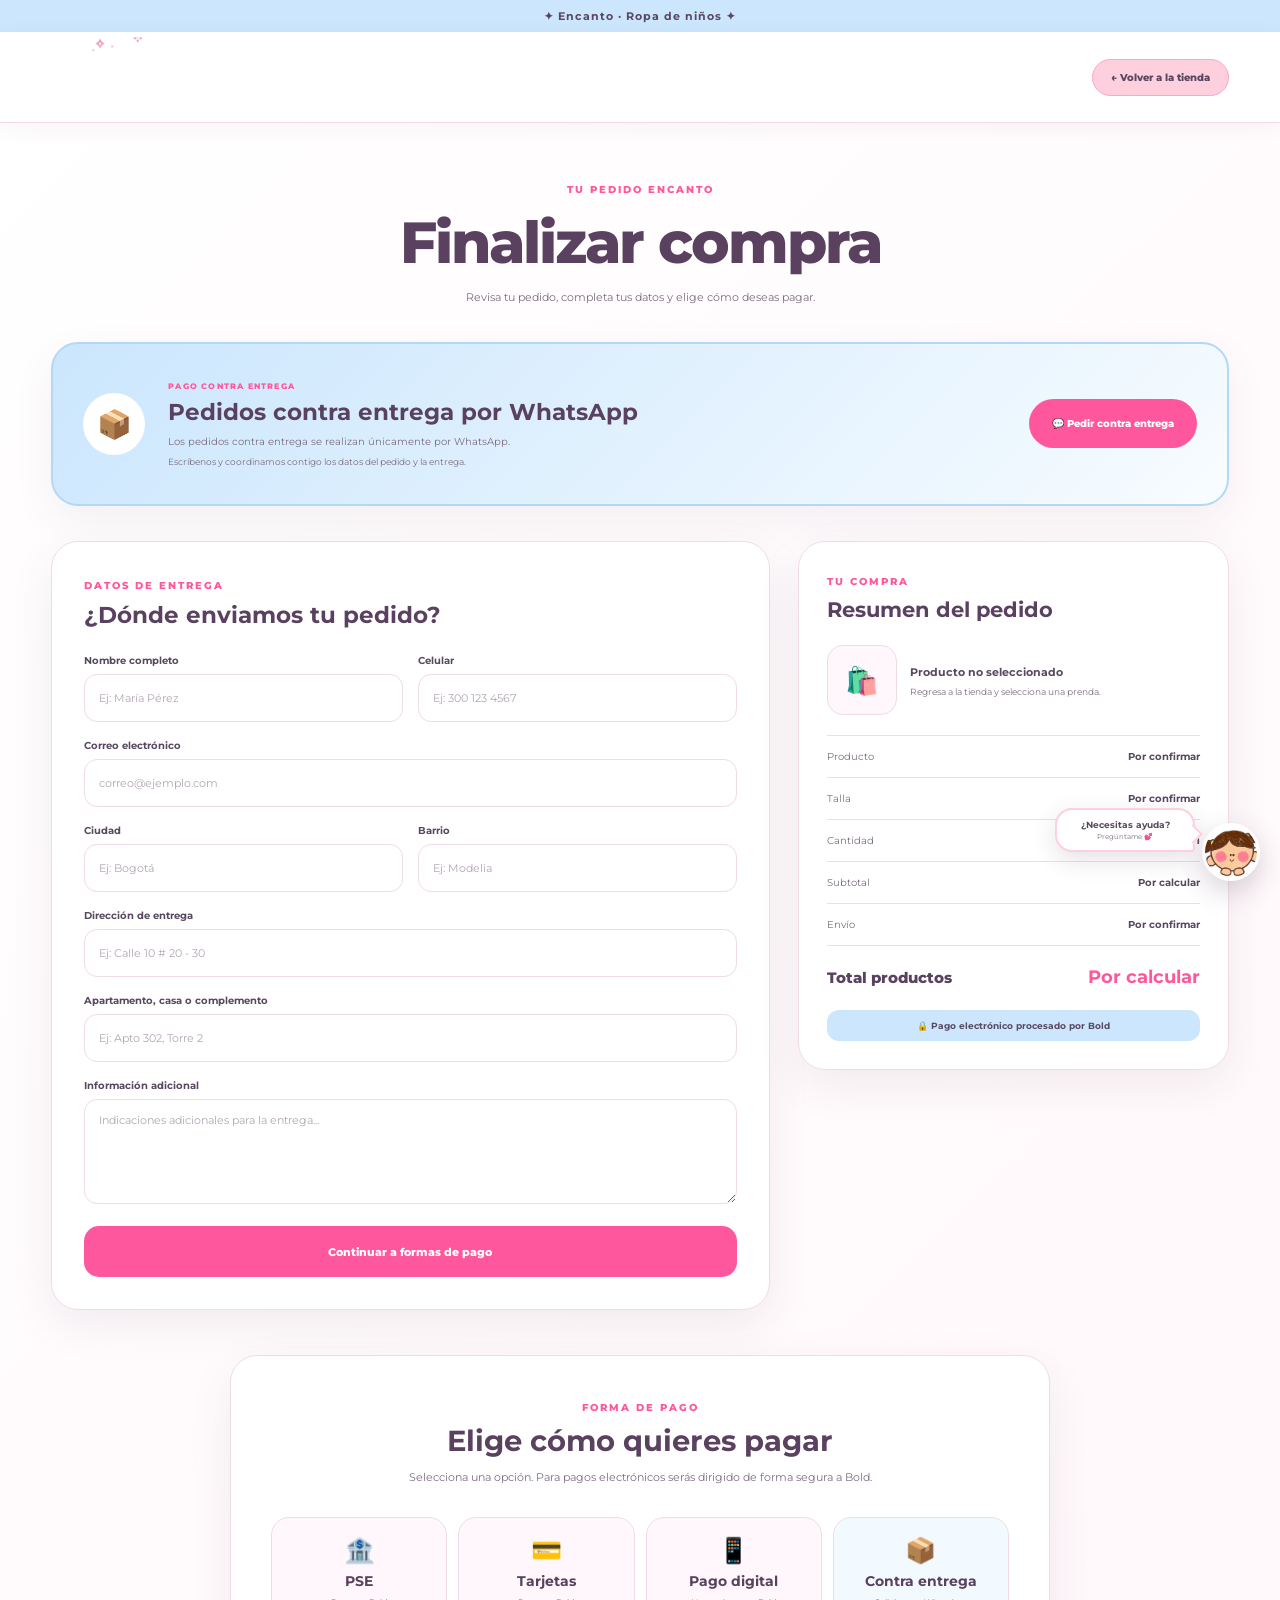
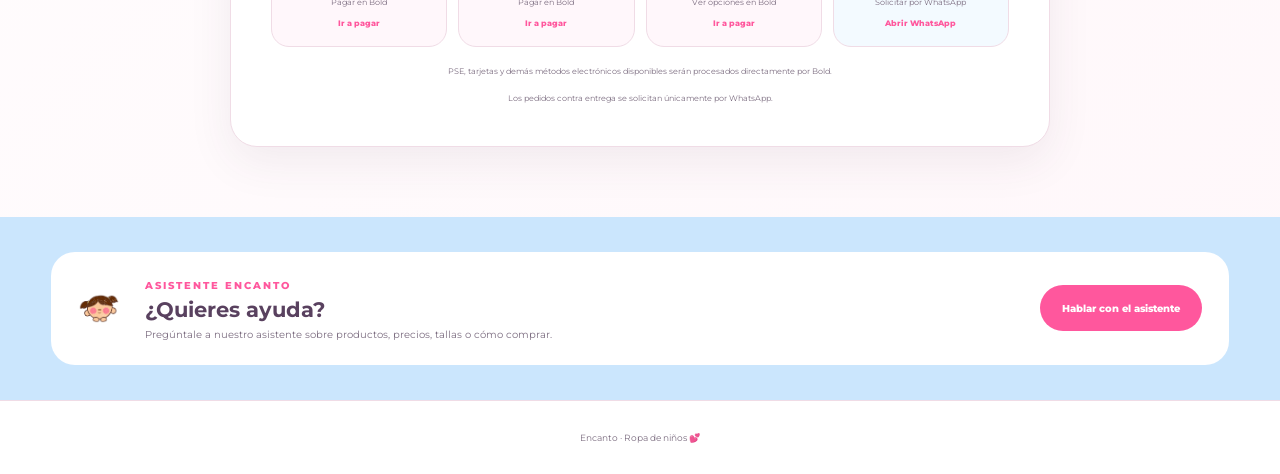
==== commit 2ed39e49: "Update checkout.html" ====
--- a/checkout.html
+++ b/checkout.html
@@ -43,8 +43,9 @@
     rel="stylesheet"
     href="styles.css"
   >
-<link rel="icon" type="image/png" href="assets/encanto-logo-arriba.png">
-<link rel="apple-touch-icon" href="assets/encanto-logo-arriba.png">
+<link rel="icon" type="image/png" href="./assets/favicon-encanto-transparente.png?v=5">
+<link rel="apple-touch-icon" href="./assets/favicon-encanto-transparente.png?v=5">
+  
 </head>
 
 
